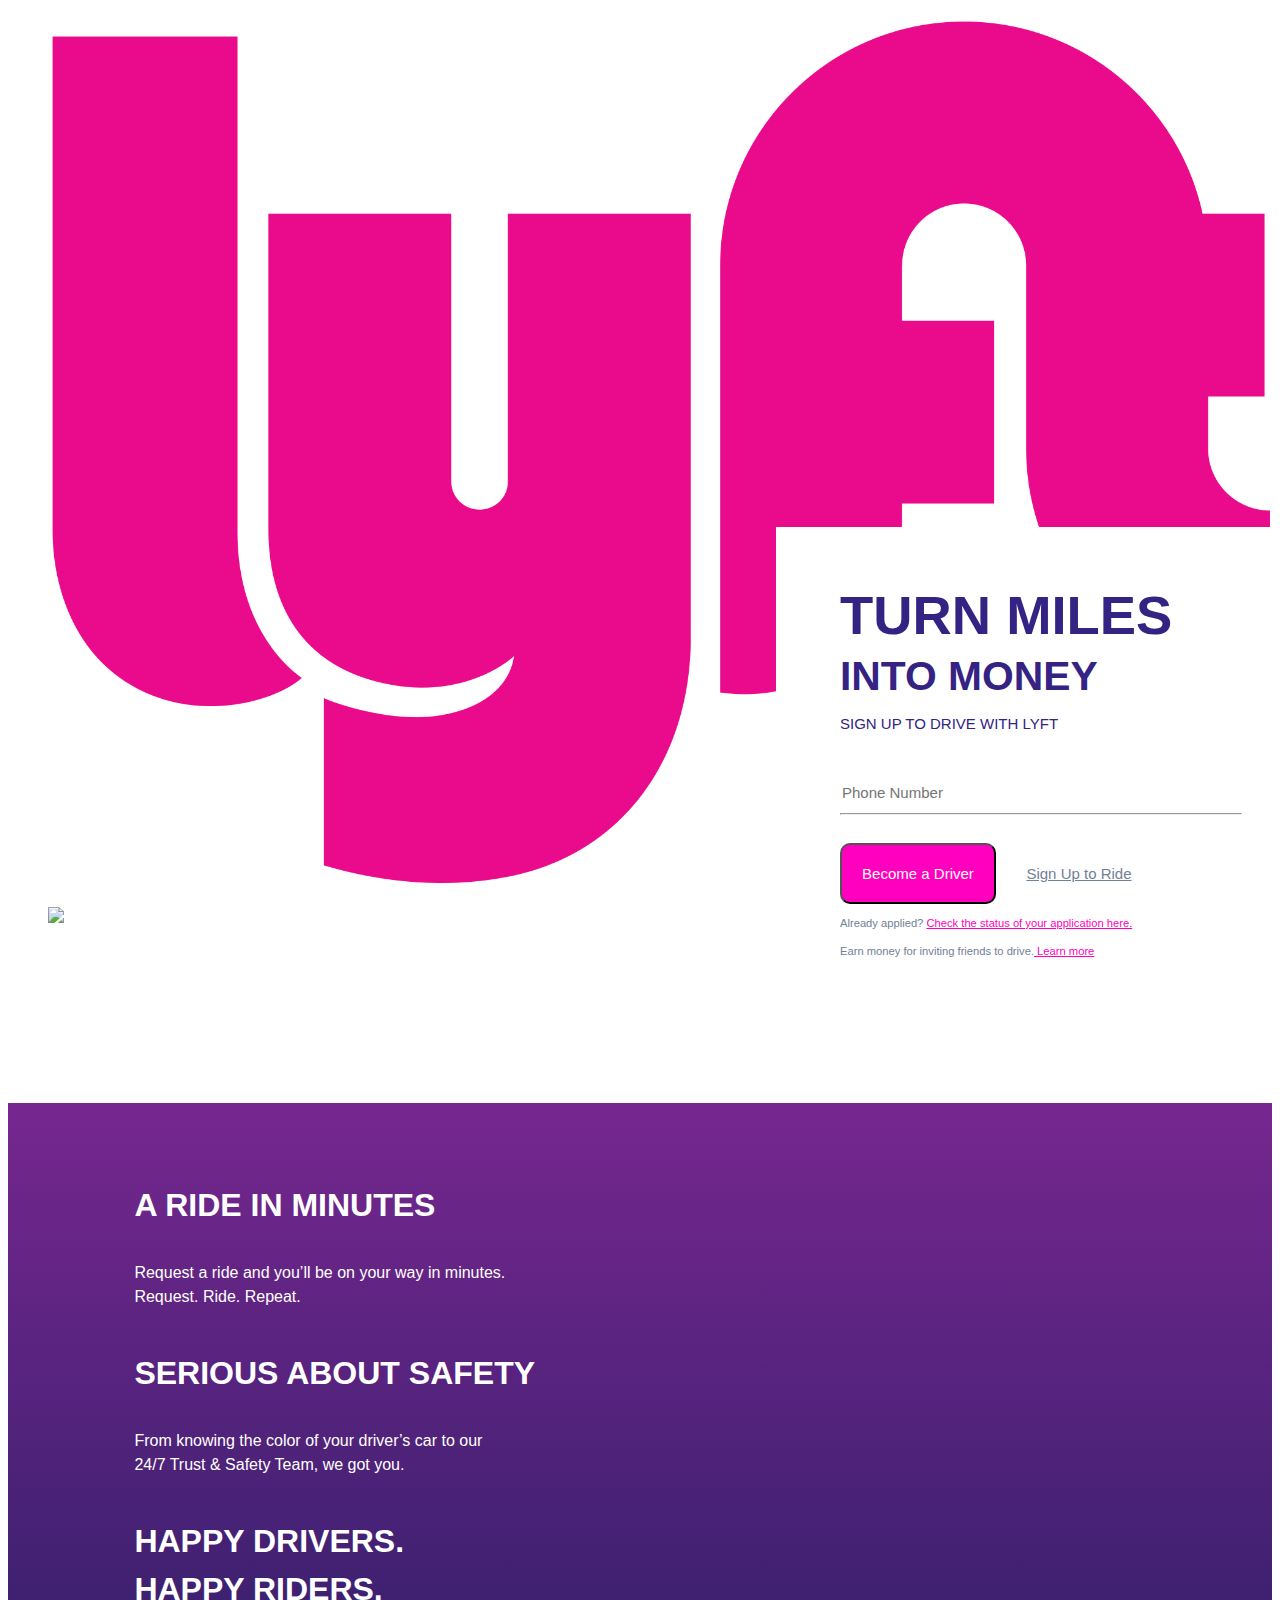
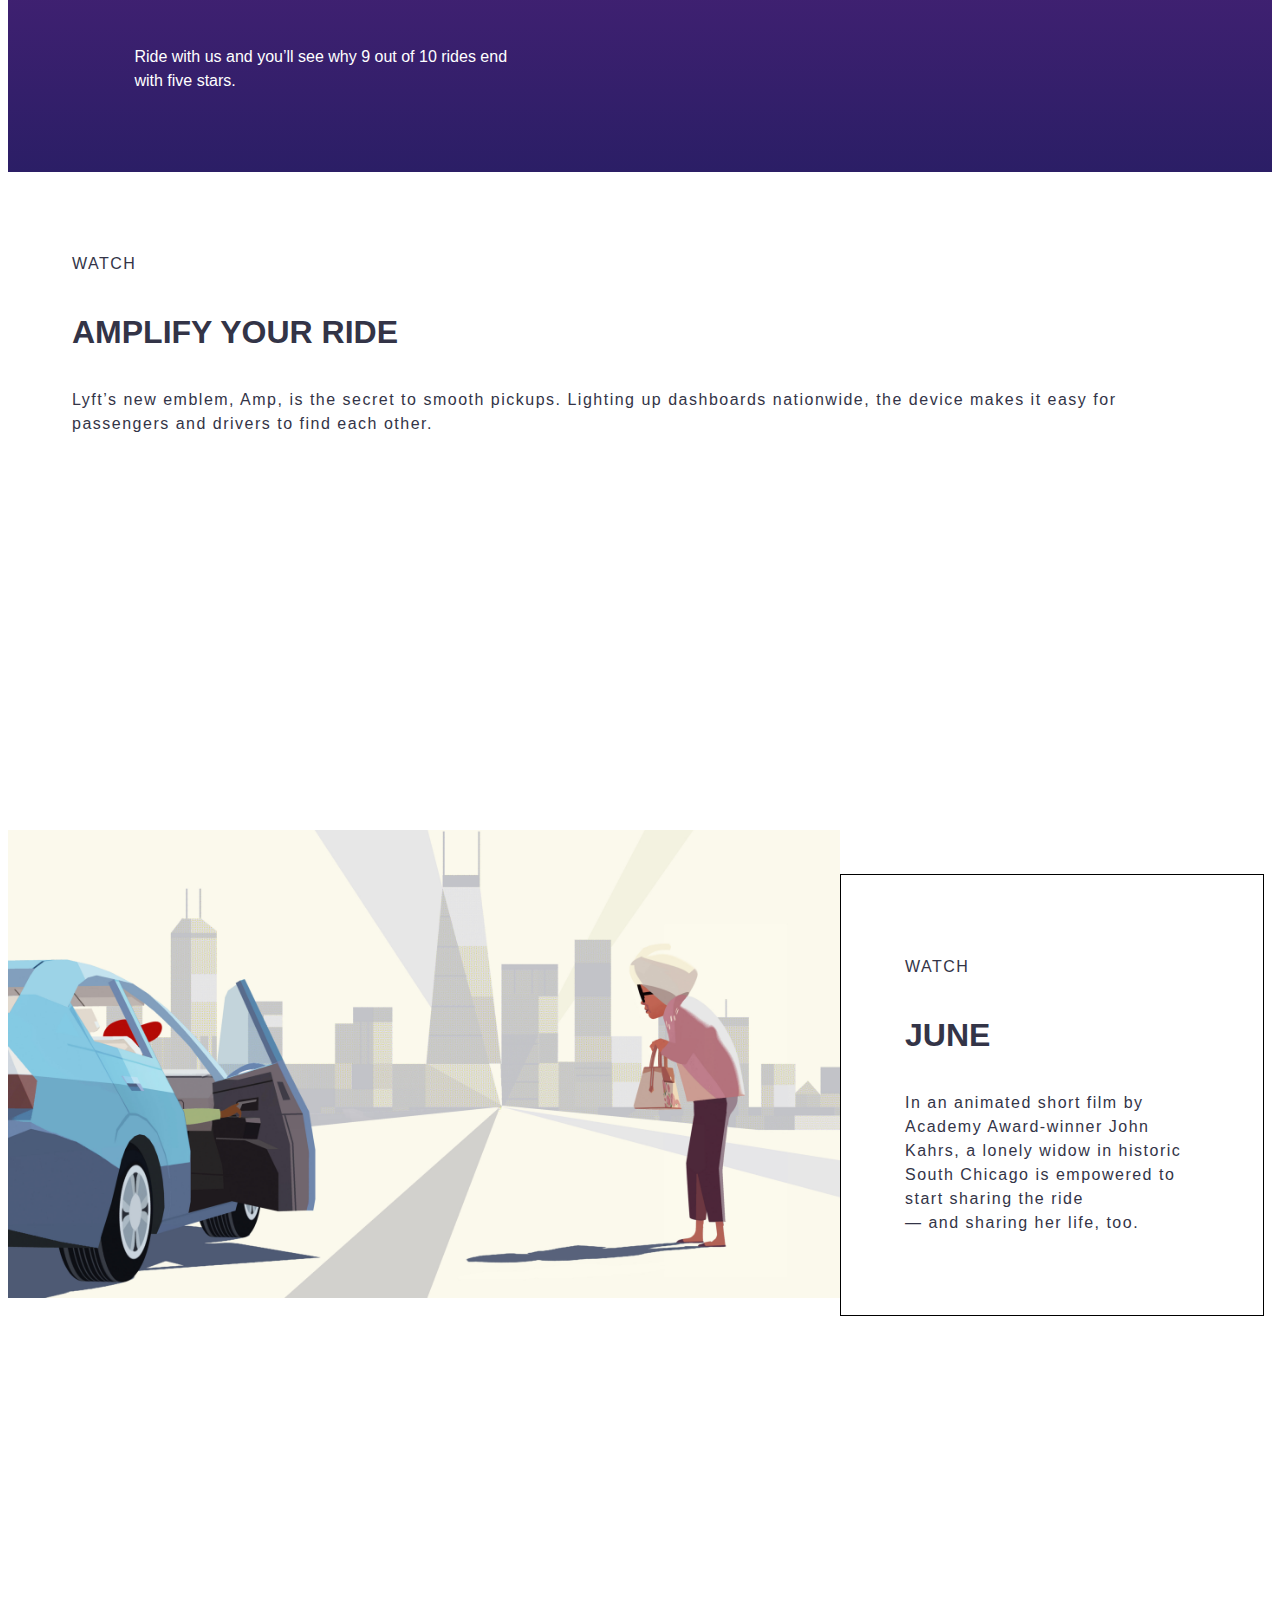
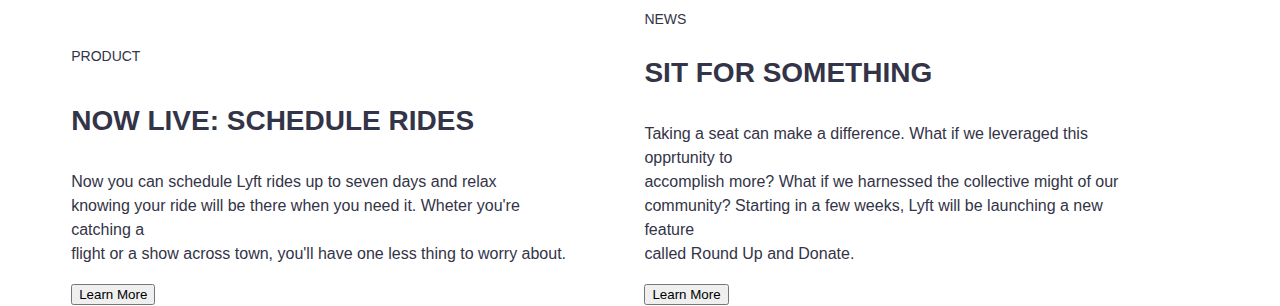
==== index.html @ 281fdaf5 "Merge branch 'master' into ramaGaby" ====
<!DOCTYPE html>
<html>
  <head>
    <meta charset="utf-8">
    <title>Lyft</title>
    <link rel="stylesheet" href="assets/css/main.css">
    <link rel="stylesheet" href="assets/css/estilos.css">
  </head>
  <body>
    <header id="itzel" class="relativo bck">
     <nav id="navBar" class="">
        <ul>
          <li class="inline-bck contLogo"><img src="assets/img/logo-pink.png" width="100%"></li>
          <li class="limpiarIz flotarDer inline-bck contNav">
            <a href="" class="inline-bck link">Drive</a>
            <a href="" class="inline-bck link">Explore</a>
            <a href="" class="inline-bck link">Help</a>
            <a href="" class="inline-bck borde link">Log in</a>
            <a href="" class="inline-bck bordeRosa letraRosa link">Sing up</a>
          </li>
      </ul>
      </nav>
    </header>
    <header id="oculto" class="relativo bck oculto">
      <nav id="navBar" class="fondoBlanco">
        <ul class="">
          <li class="inline-bck contLogo"><img src="assets/img/logo-white.png" width="100%"></li>
          <li class="limpiarIz flotarDer inline-bck contNav">
            <a href="" class="inline-bck link">Drive</a>
            <a href="" class="inline-bck link">Explore</a>
            <a href="" class="inline-bck link">Help</a>
            <a href="" class="inline-bck borde link">Log in</a>
          </li>
      </ul>
      </nav>
    </header>
    <section id="angie" class="primera">
      <div>
        <video src="assets/video/hero-video.mp4" autoplay poster="posterimage.jpg"></video>
        <div id="forma" >
          <div class="titulos">
          <h1>TURN MILES</h1>
          <h2>INTO MONEY</h2>
          <p class="letraChica">SIGN UP TO DRIVE WITH LYFT</p>
          </div>
          <div>
            <form action="">
              <input type="text" placeholder="Phone Number" class="numero">
              <hr class="linea">
              <button class="becomeDriver"> Become a Driver </button>
              <button class="signUp">Sign Up to Ride</button>
            </form>
          </div>
          <div class="info">
            <p>Already applied? <a href="#">Check the status of your application here.</a></p>
            <p> Earn money for inviting friends to drive.<a href="#"> Learn more </a></p>
          </div>
        </div>
      </div>
    </section>
    <section class="infoAngie">
      <div class="infoApp">
        <div class="parrafo">
          <h3>A RIDE IN MINUTES</h3>
          <p>Request a ride and you’ll be on your way in minutes. <br> Request. Ride. Repeat.</p>
        </div>
        <div class="parrafo">
          <h3>SERIOUS ABOUT SAFETY</h3>
          <p>From knowing the color of your driver’s car to our <br>24/7 Trust & Safety Team, we got you.</p>
        </div>
        <div class="parrafo">
          <h3>HAPPY DRIVERS. <br>
          HAPPY RIDERS.</h3>
          <p>Ride with us and you’ll see why 9 out of 10 rides end <br>with five stars.</p>
        </div>
      </div>
      <div>
        <img src="assets/img/phone.png" alt="" >
      </div>
    </section>
    <section id="gaby">
      <div class="textoVideo inline-bck">
          <p class="espaciado">WATCH</p>
          <h3>AMPLIFY YOUR RIDE </h3>
          <p class="espaciado">Lyft’s new emblem, Amp, is the secret to smooth pickups.
               Lighting up dashboards nationwide, the device makes it easy for passengers and drivers to find each other.</p>
       </div>
       <div id="primerVideo" class="video inline-bck">
           <img id="imagenVideo1" src="img/imgVideo1.png" alt="">
          <iframe id="video1" width="100% " height="550" src="https://www.youtube.com/embed/fLSmUWOYpKw?autoplay=1" frameborder="0" allowfullscreen></iframe>
      </div>
    </section>

    <section id="inti"  class ="inline-bck">
      <div id="textoVideo2" class="textoVideo">
        <p class="espaciado"> WATCH</p>
        <h3> june</h3>
        <p class="espaciado">
          In an animated short film by Academy Award-winner John Kahrs,
          a lonely widow in historic South Chicago is empowered to start sharing the ride
          <br>
          — and sharing her life, too.
        </p>
      </div>
      <div id="video2" class="videoDiv">
        <!-- <img src="fondoVideo2.png" alt=""> -->
        <video url="https://youtu.be/v8nyGzOLsdw"  poster="assets/img/fondoVideo2.png">

        </video>
      </div>


    </section>
    <section id="monse">

    </section>
    <section id="macky">
      <div class="primer margen letra inline-bck">
        <p class="sub subir">PRODUCT</p>
        <h3 class="tit">NOW LIVE: SCHEDULE RIDES</h3>
        <p>Now you can schedule Lyft rides up to seven days and relax<br/>
          knowing your ride will be there when you need it. Wheter you're catching a<br/>
          flight or a show across town, you'll have one less thing to worry about.
        </p>
        <button type="button" name="button">Learn More</button>
      </div>
      <div class="segundo margen letra inline-bck ">
        <p class="sub">NEWS</p>
        <h3 class="tit">SIT FOR SOMETHING</h3>
        <p>Taking a seat can make a difference. What if we leveraged this opprtunity to<br/>
          accomplish more? What if we harnessed the collective might of our<br/>
          community? Starting in a few weeks, Lyft will be launching a new feature<br/>
          called Round Up and Donate.
        </p>
        <button type="button" name="button">Learn More</button>
      </div>
    </section>
     <section id="alexis">
     </section>
     <footer id="alexis"></footer>
     <script type="text/javascript" src="assets/js/main.js">

     </script>
  </body>
</html>
---- assets/css/main.css ----
body, html{
	height: 100%;
	font-family: Helvetica ,Helvetica,Arial,Lucida,sans-serif;
	font-size: 16px;
	line-height: 1.5;
	color:#333447;
}
div>h3{
	text-transform: uppercase;
}
.textoVideo{
	position: absolute;
	width
=======
: 35%;
	padding: 5%;
}

.espaciado{
	letter-spacing: 1.5px;
}


.videoDiv{
	position: absolute;
	width: 65%;
	background-image: url();
}
.ocultar{
	display: none;
}
.bck{
	display: block;
}
.inline-bck{
	display: inline-block;
}
.flotarDer{
	float: right;
}
.limpiarDer{
	clear: right;
}
.flotarIz{
	clear: left;
}
---- assets/css/estilos.css ----
.letra{
font-family: Gotham SSm A,Gotham SSm B,HelveticaNeue,Helvetica Neue,Helvetica,Arial,Lucida Grande,sans-serif;
}

.margen{
  margin-left: 5%;
}
.sub {
  font-weight: 500;
  font-size: .875rem;
  top: 0;
  padding-bottom: .5rem;
}
.tit {
  margin-top: .5rem;
  font-size: 1.75rem;
  margin-top: .125rem;
}

#macky {
  margin-top:60%;
  width: 100%;
  height: 27%;
}
.subir {
  top: -10%;
margin-bottom: 5%;
}
.segundo {
 top:20%;
  width: 40%;
  height: 25%;
}
.primer {
  top: 0;
  width: 40%;
  height: 25%;


}

.videoDiv > video{
  width: 100%;
  height: 100%;
}

#textoVideo2{
  margin-top: 3.5%;
  margin-left: 65%;
  width: 23%;
  border: 1px solid black;
}

#video2{
  	margin-right: 30%;

}

video {
  width: 100%;
  display: inline-block;

}
.primera {
  padding-bottom: : 0;
  margin-bottom: : 0;
}
#forma {
  background: #fff;
  position: absolute;
  margin-top: -45%;
  margin-left: 60%;
  align-content: center;
  padding: 3% 8% 3% 5%;
}

.titulos {
  color: #352384;
  font-size: 1.7rem;
  line-height: .5;
}

.letraChica {
  font-size: 15px;
}

.numero {
  margin-top: 10%;
  font-size: 15px;
  border: none;
}

.linea {
  width: 25rem;
  color: #352384;
}

.becomeDriver {
  font-size: 15px;
  display: inline-block;
  margin-top: 5%;
  padding: 5%;
  color: #fff;
  background: #ff00bf;
  border-radius: 10px;
}

.signUp {
  text-decoration: underline;
  margin-left: 5%;
  border: none;
  font-size: 15px;
  background: none;
  color: #728099;
}

.signUp:hover {
  color: #ff00bf;
}

.info {
  font-size: .7rem;
  color: #728099;
}
p>a {
  color:#ff00bf;
}

.infoAngie {
  width: 100%;
  display: flex;
  margin-top: 0;
  padding-top: 0;
  background: linear-gradient( to top,#2b1e66, #76278f);

}
.infoApp {
  color: #fff;
  display: block;
  margin-left: 10%;
  margin-top: 3%;
  margin-bottom: 5%;
}

h3 {
  font-size: 2rem;
}
.parrafo {
  margin-top: 10%;
  font-size: 1rem;
  line-height: 1.5;
}

div>img {
  margin-top: 25%;
  margin-left: 30%;
  width: 28rem;


#primerVideo{
  left: 75%;
  }
header{
	width: 100%;
	height: 20%;
	padding-top: 1%;
	padding-left: 2%;
	padding-bottom: 2%;
	border-color: #d8dce6;
	position: fixed;
	background-color: #333447;
}
li{
	list-style: none;
}
.link{
	text-decoration: none;
	margin-right:  2%;
	padding: 5px 8px 5px 10px;
}
a:hover{
	list-style: none;
}
.fondoBlanco{
	background-color: white;
}
.letraBlanca{
	color: white;
}
.letraRosa{
	color: #ff00bf;
}
.oculto{
	display: none;
}
.borde{
	border: solid #d8dce6 1px;
	border-radius: 10px 10px;
}
.bordeRosa{
	border: solid #ff00bf 1px;
	border-radius: 10px 10px;
}
.bordeBlanco{
	border: solid white 1px;
	border-radius: 10px 10px;
}
.contLogo{
	width: 7%;
}
.contNav{
	width: 55%;
	margin-top: 1%;
	font-size: 22px;

}
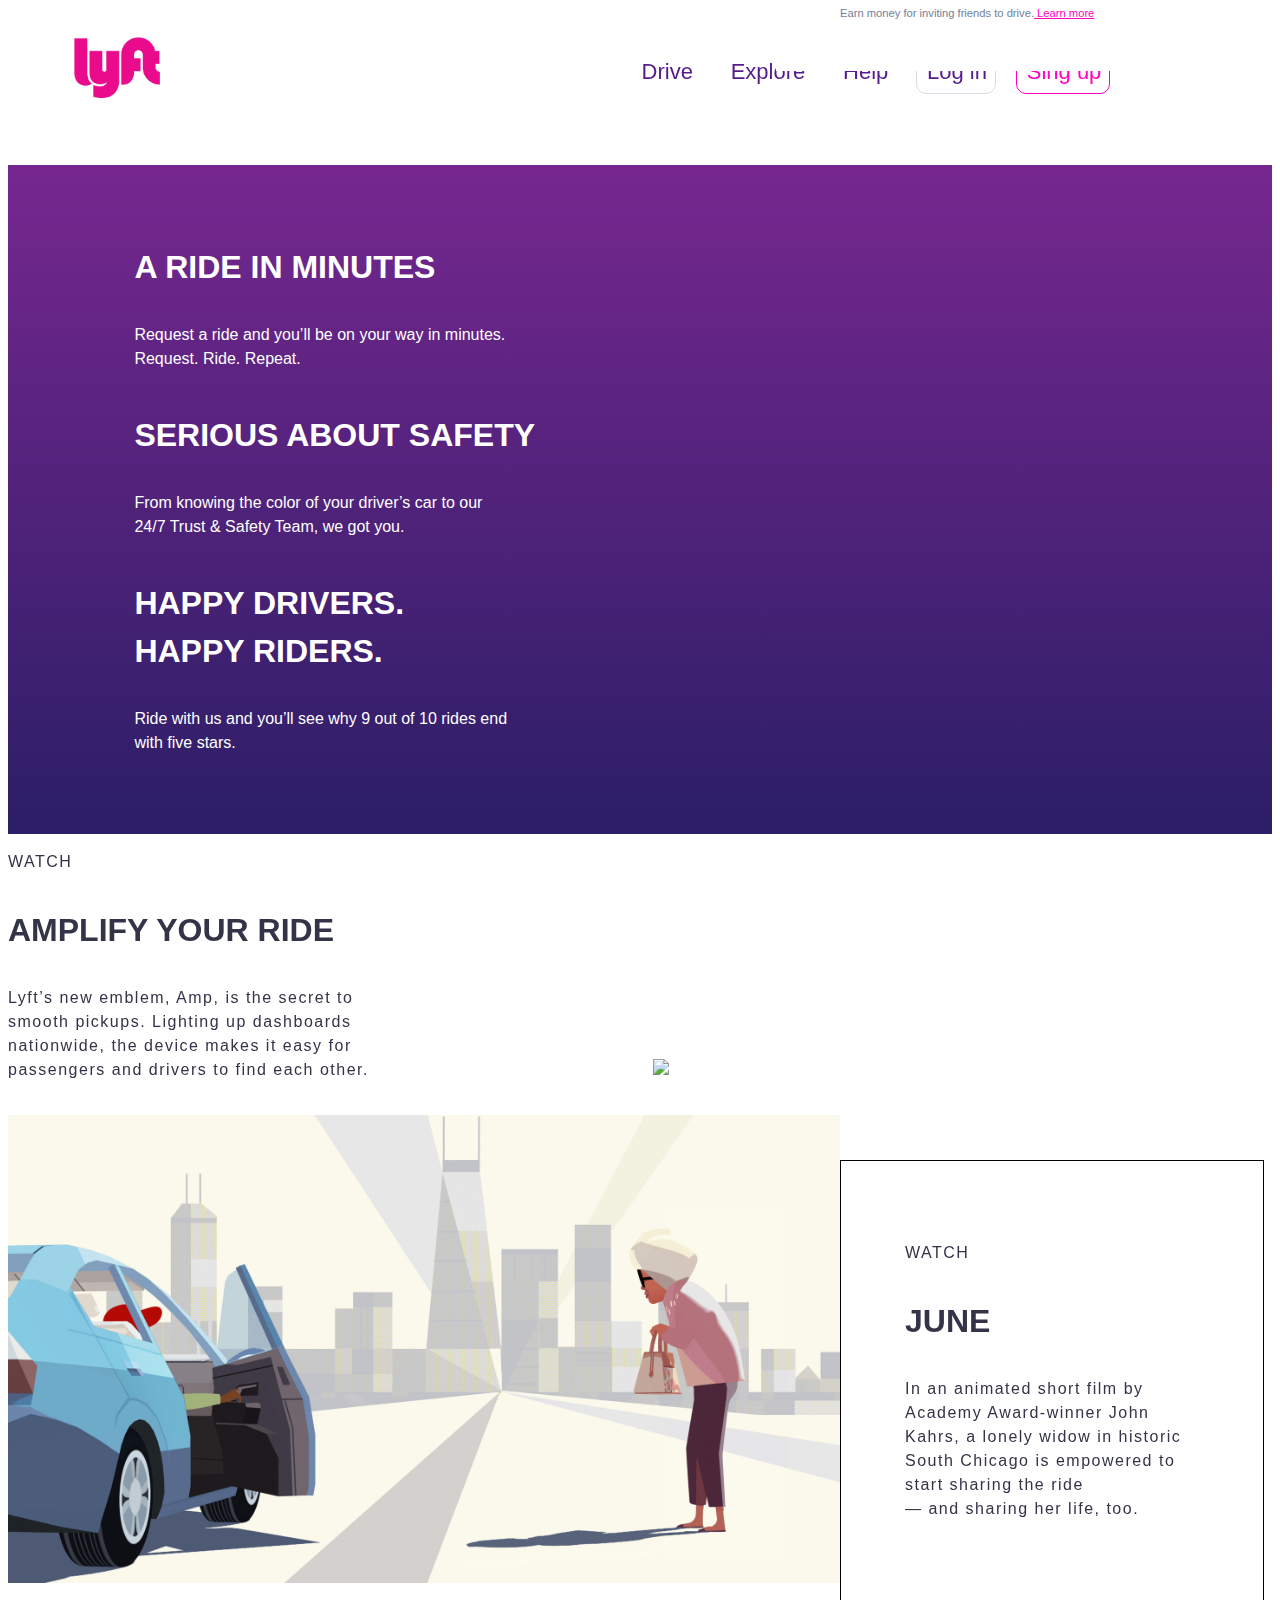
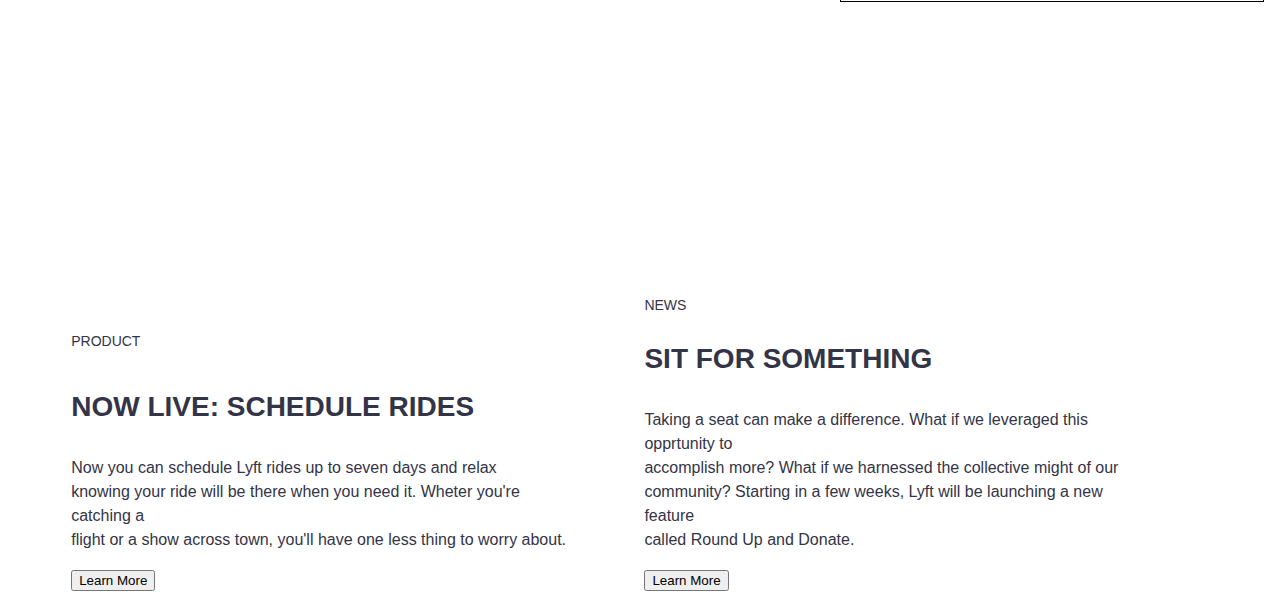
==== commit edec10e4: "commit" ====
--- a/index.html
+++ b/index.html
@@ -79,15 +79,15 @@
       </div>
     </section>
     <section id="gaby">
-      <div class="textoVideo inline-bck">
+      <div class="textoVideo1 inline-bck">
           <p class="espaciado">WATCH</p>
           <h3>AMPLIFY YOUR RIDE </h3>
           <p class="espaciado">Lyft’s new emblem, Amp, is the secret to smooth pickups.
                Lighting up dashboards nationwide, the device makes it easy for passengers and drivers to find each other.</p>
        </div>
        <div id="primerVideo" class="video inline-bck">
-           <img id="imagenVideo1" src="img/imgVideo1.png" alt="">
-          <iframe id="video1" width="100% " height="550" src="https://www.youtube.com/embed/fLSmUWOYpKw?autoplay=1" frameborder="0" allowfullscreen></iframe>
+           <img id="imagenVideo1" src="assets/img/imgVideo1.png">
+          <iframe id="video1" width="100% " height="500" src="https://www.youtube.com/embed/fLSmUWOYpKw" frameborder="0" allowfullscreen></iframe>
       </div>
     </section>
 
--- a/assets/css/estilos.css
+++ b/assets/css/estilos.css
@@ -156,11 +156,8 @@
   margin-top: 25%;
   margin-left: 30%;
   width: 28rem;
-
-
-#primerVideo{
-  left: 75%;
-  }
+ }
+
 header{
 	width: 100%;
 	height: 20%;
@@ -169,7 +166,6 @@
 	padding-bottom: 2%;
 	border-color: #d8dce6;
 	position: fixed;
-	background-color: #333447;
 }
 li{
 	list-style: none;
@@ -215,3 +211,20 @@
 	font-size: 22px;
 
 }
+#video1{
+  display: none;
+}
+.video{
+  position: relative;
+  width: 69%;
+
+
+}
+.textoVideo1{
+  position: relative;
+  width: 30%;
+
+}
+#imagenVideo1{
+  width: 100%;
+}
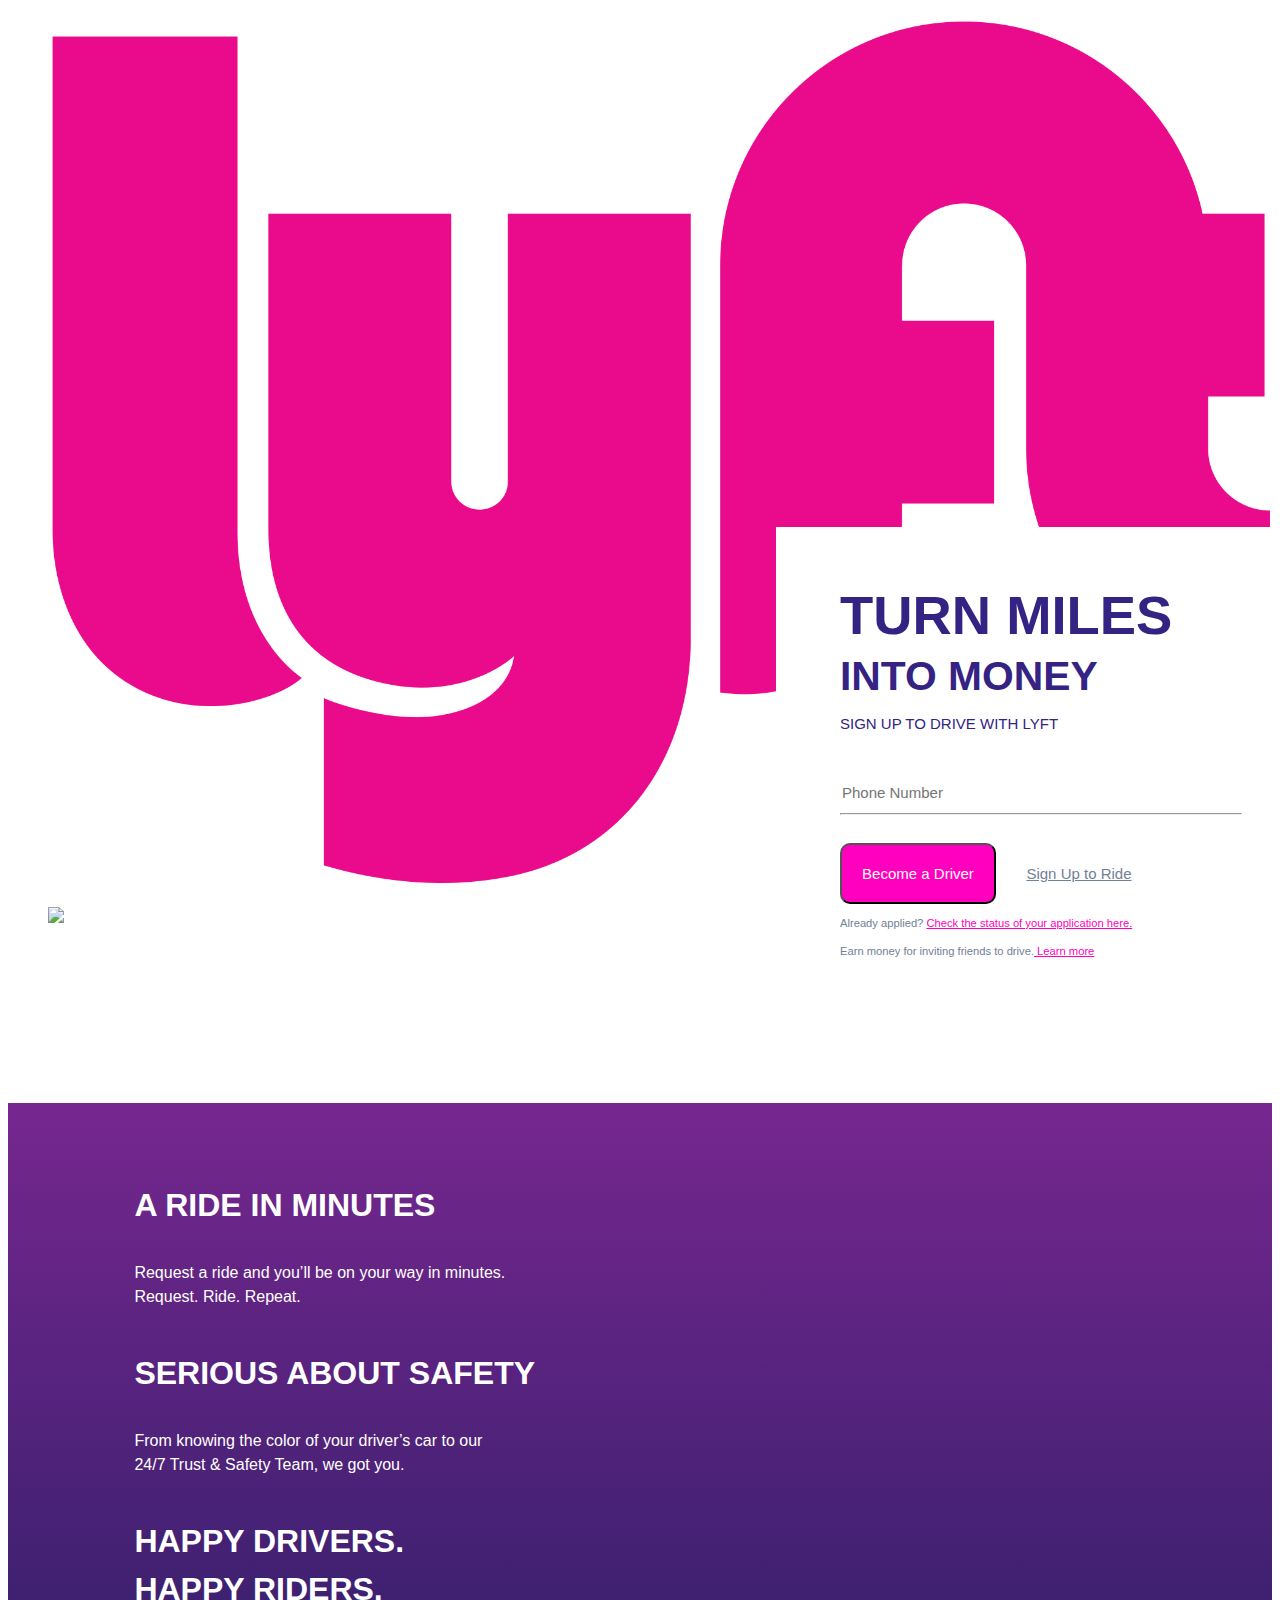
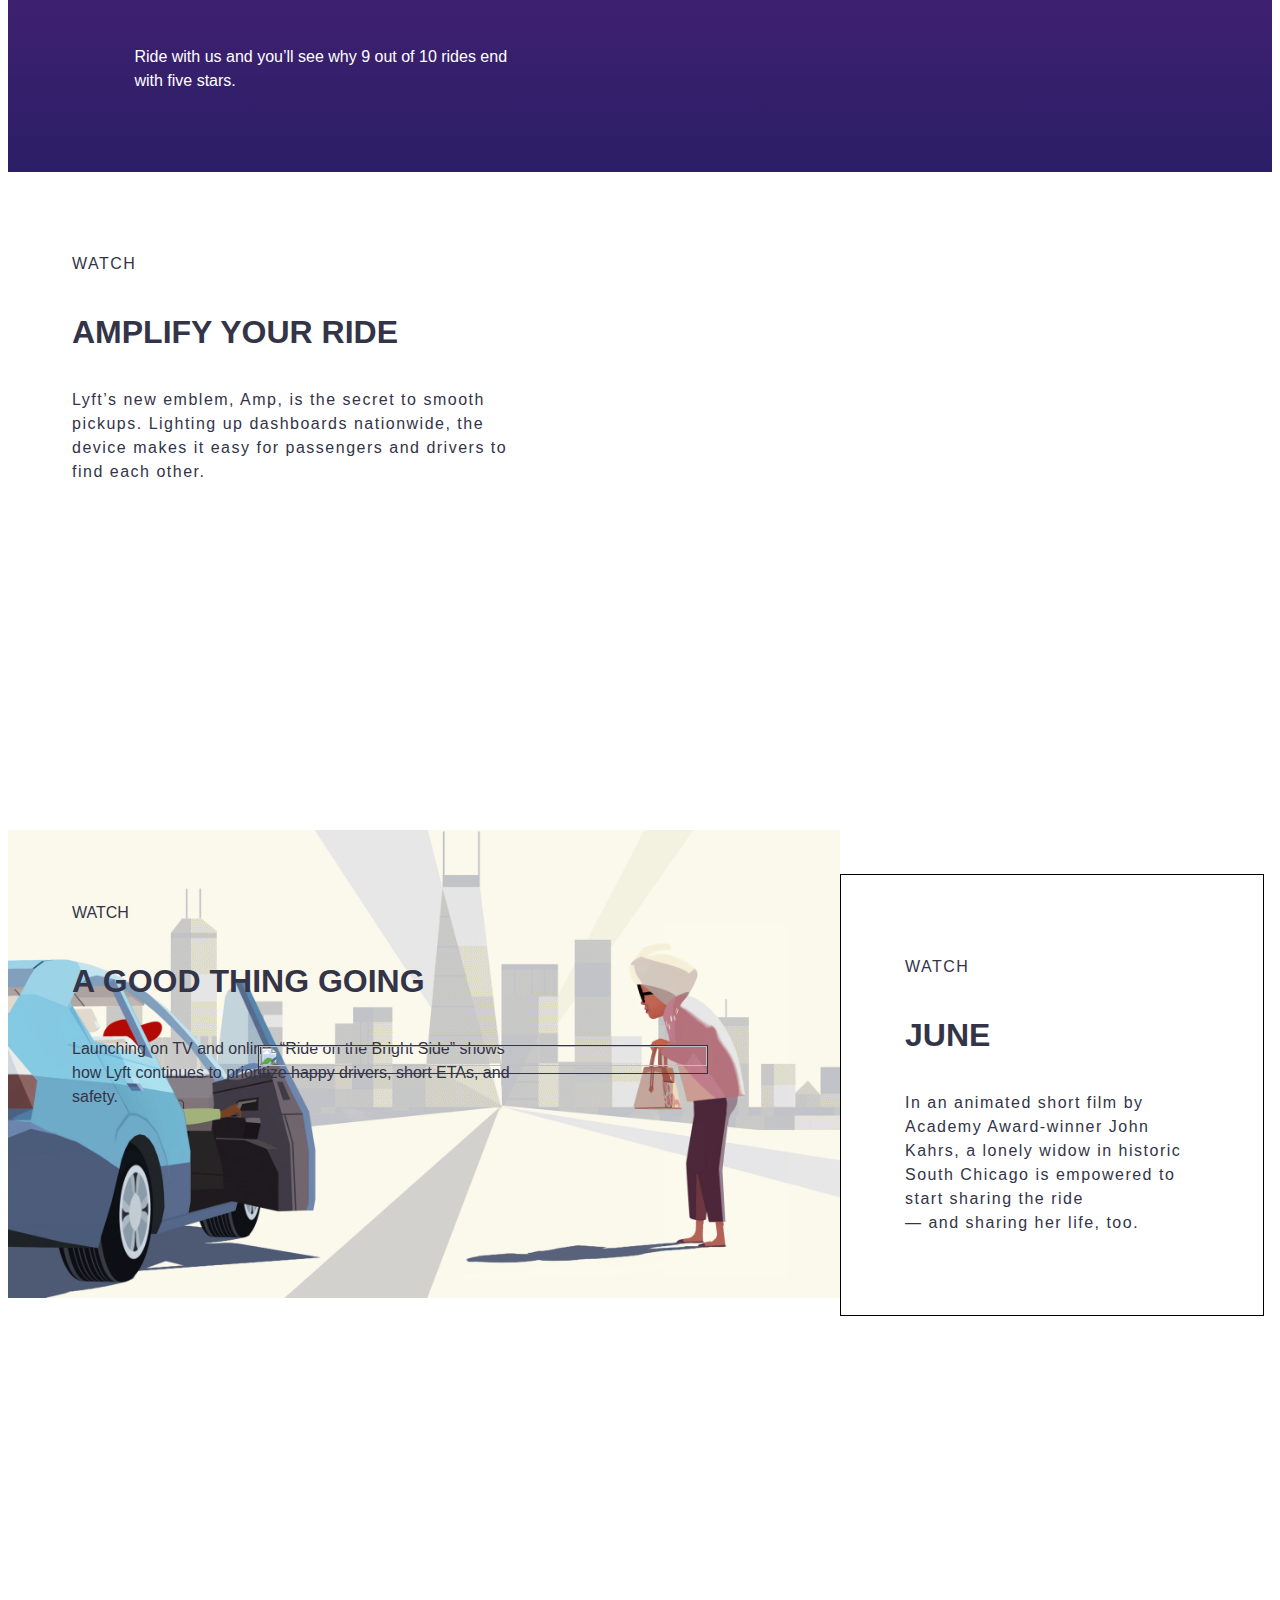
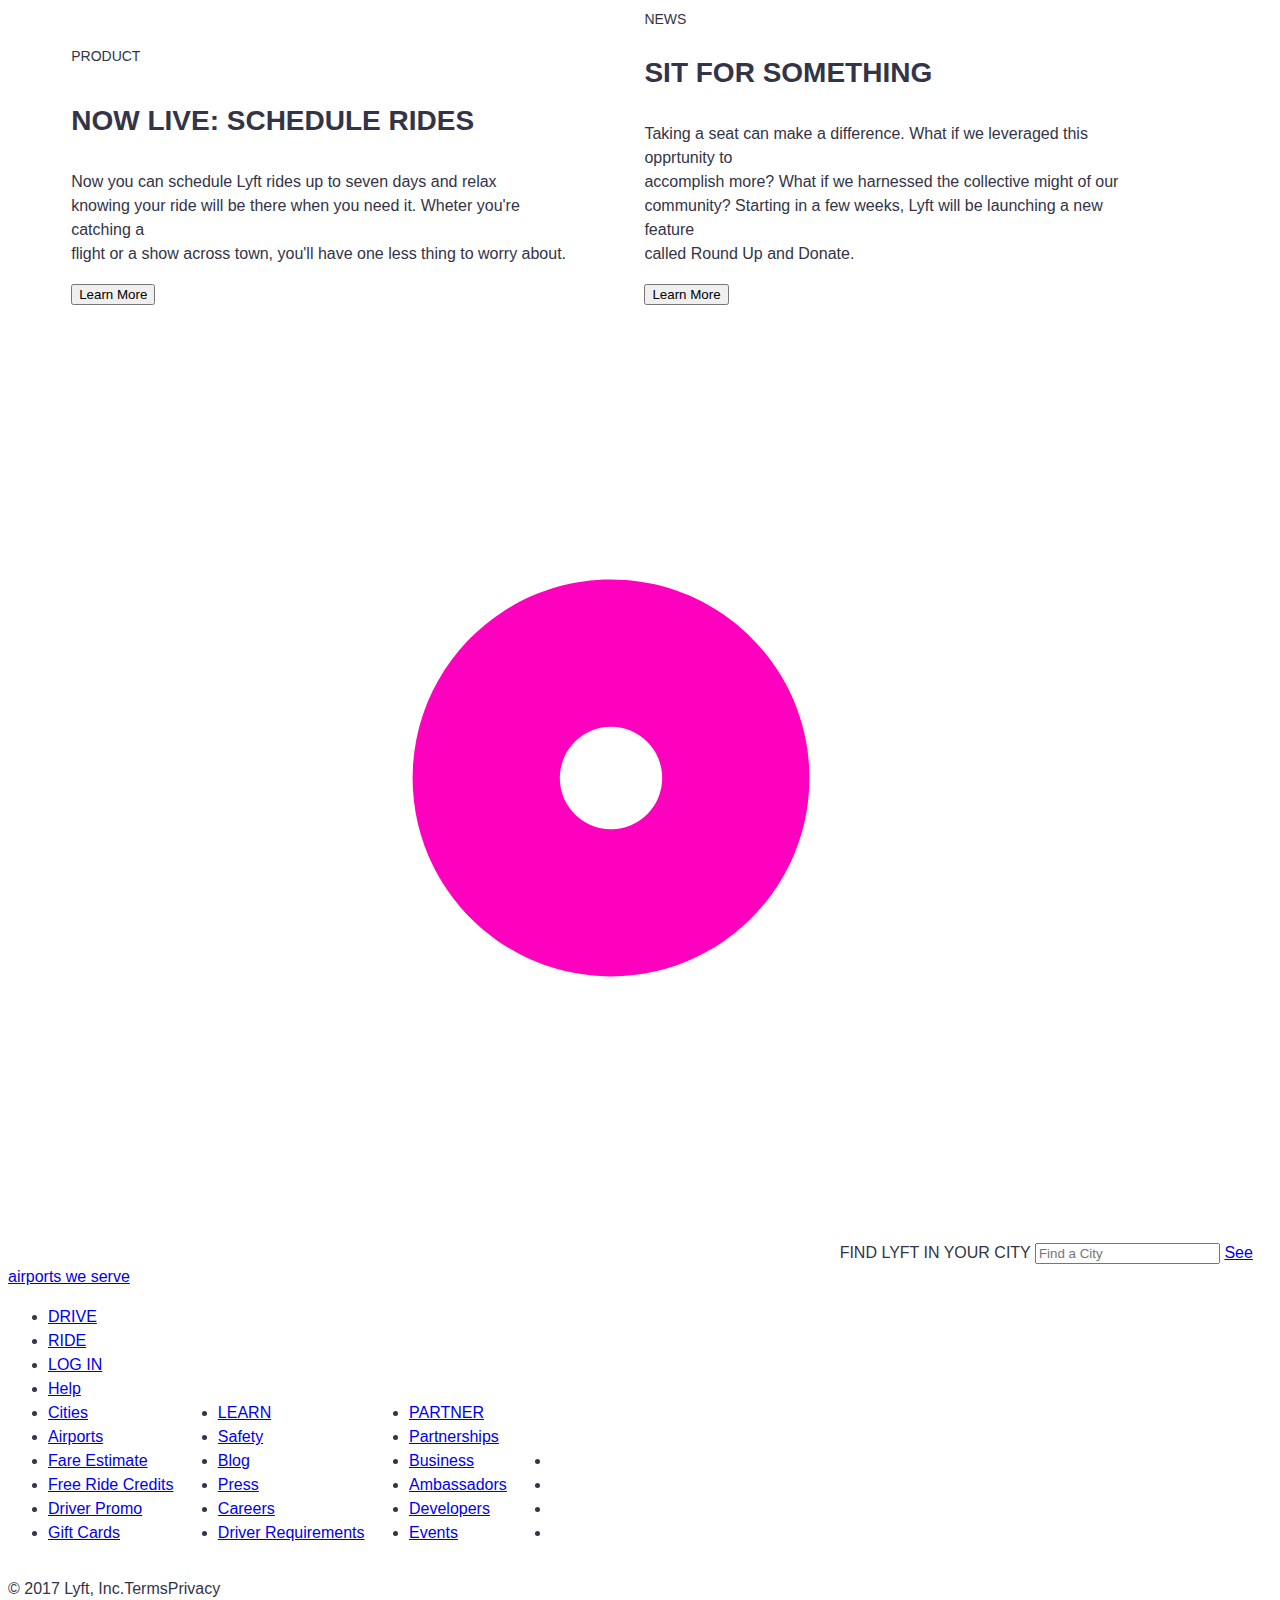
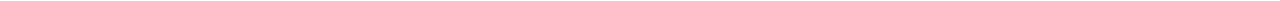
==== commit 06d943fb: "Merge branch 'master' into ramamonse" ====
--- a/index.html
+++ b/index.html
@@ -79,15 +79,15 @@
       </div>
     </section>
     <section id="gaby">
-      <div class="textoVideo1 inline-bck">
+      <div class="textoVideo inline-bck">
           <p class="espaciado">WATCH</p>
           <h3>AMPLIFY YOUR RIDE </h3>
           <p class="espaciado">Lyft’s new emblem, Amp, is the secret to smooth pickups.
                Lighting up dashboards nationwide, the device makes it easy for passengers and drivers to find each other.</p>
        </div>
        <div id="primerVideo" class="video inline-bck">
-           <img id="imagenVideo1" src="assets/img/imgVideo1.png">
-          <iframe id="video1" width="100% " height="500" src="https://www.youtube.com/embed/fLSmUWOYpKw" frameborder="0" allowfullscreen></iframe>
+           <img id="imagenVideo1" src="img/imgVideo1.png" alt="">
+          <iframe id="video1" width="100% " height="550" src="https://www.youtube.com/embed/fLSmUWOYpKw?autoplay=1" frameborder="0" allowfullscreen></iframe>
       </div>
     </section>
 
@@ -112,8 +112,18 @@
 
     </section>
     <section id="monse">
-
-    </section>
+      <div class="textoVideo">WATCH
+        <h3>A GOOD THING GOING</h3>
+        <p>Launching on TV and online, “Ride on the Bright Side” shows how Lyft continues to prioritize happy drivers, short ETAs, and safety.</p>
+      </div>
+
+      <div class="videoDiv">
+       <div id="tercerVideo" class="">
+         <img id= "imagensenor" height="100%" width="100%" src="señorextraño.png" style="cursor: pointer;" border="1"/></div>
+         <iframe id="video3" width="760" height="515" src="https://www.youtube.com/embed/xj2VWLV0xCU?autoplay=1" frameborder="0" allowfullscreen></iframe>
+      </div>
+    </section>
+
     <section id="macky">
       <div class="primer margen letra inline-bck">
         <p class="sub subir">PRODUCT</p>
@@ -135,9 +145,63 @@
         <button type="button" name="button">Learn More</button>
       </div>
     </section>
-     <section id="alexis">
-     </section>
-     <footer id="alexis"></footer>
+    <section id="alexis" class="">
+      <div class="back">
+        <img src="assets/img/circulo.svg " alt="">
+        <span class="letraBlanca tamañoDiv">FIND LYFT IN YOUR CITY</span>
+        <input type="text" name="" value="" placeholder="Find a City">
+        <a href="#">See airports we serve</a>
+      </div>
+
+    </section>
+    <footer id="alexis" class="footerback">
+      <section>
+      <div>
+
+      <ul class="inline-bck tamañoDiv">
+        <li><a href="#">DRIVE</a></li>
+        <li><a href="#">RIDE</a></li>
+        <li><a href="#">LOG IN</a></li>
+        <li><a href="#">Help</a></li>
+        <li><a href="#">Cities</a></li>
+        <li><a href="#">Airports</a></li>
+        <li><a href="#">Fare Estimate</a></li>
+        <li><a href="#">Free Ride Credits</a></li>
+        <li><a href="#">Driver Promo</a></li>
+        <li><a href="#">Gift Cards</a></li>
+      </ul>
+
+      <ul class="inline-bck tamañoDiv" >
+        <li><a href="#">LEARN</a></li>
+        <li><a href="#">Safety</a></li>
+        <li><a href="#">Blog</a></li>
+        <li><a href="#">Press</a></li>
+        <li><a href="#">Careers</a></li>
+        <li><a href="#">Driver Requirements</a></li>
+      </ul>
+
+      <ul class="inline-bck tamañoDiv">
+        <li><a href="#">PARTNER</a></li>
+        <li><a href="#">Partnerships</a></li>
+        <li><a href="#">Business</a></li>
+        <li><a href="#">Ambassadors</a></li>
+        <li><a href="#">Developers</a></li>
+        <li><a href="#">Events</a></li>
+      </ul>
+
+      <ul class="inline-bck tamañoDiv">
+        <li><img class="tamañoFoto" src="assets/img/apple-store.svg" alt=""></li>
+        <li><img class="tamañoFoto" src="assets/img/amazon-badge.5dc73125.png" alt=""></li>
+        <li><img class="tamañoFoto" src="assets/img/google-play.png" alt=""></li>
+        <li><img class="tamañoFoto" src="assets/img/microsoft.png" alt=""></li>
+     </ul>
+      </div>
+      </section>
+      <div >
+        <p class="inline-block letraBlanca">© 2017 Lyft, Inc.TermsPrivacy
+  </div>
+    </footer>
+
      <script type="text/javascript" src="assets/js/main.js">
 
      </script>
--- a/assets/css/main.css
+++ b/assets/css/main.css
@@ -10,9 +10,9 @@
 }
 .textoVideo{
 	position: absolute;
-	width
-=======
-: 35%;
+
+	width: 35%;
+
 	padding: 5%;
 }
 
--- a/assets/css/estilos.css
+++ b/assets/css/estilos.css
@@ -156,8 +156,11 @@
   margin-top: 25%;
   margin-left: 30%;
   width: 28rem;
- }
-
+
+
+#primerVideo{
+  left: 75%;
+  }
 header{
 	width: 100%;
 	height: 20%;
@@ -166,6 +169,7 @@
 	padding-bottom: 2%;
 	border-color: #d8dce6;
 	position: fixed;
+	background-color: #333447;
 }
 li{
 	list-style: none;
@@ -211,20 +215,48 @@
 	font-size: 22px;
 
 }
-#video1{
-  display: none;
-}
-.video{
-  position: relative;
-  width: 69%;
-
-
-}
-.textoVideo1{
-  position: relative;
-  width: 30%;
-
-}
-#imagenVideo1{
-  width: 100%;
-}
+a{
+  text-decoration: none;
+
+}
+ul{
+    list-style: none;
+}
+.flotarDer{
+	float: right;
+}
+.flotarIzq{
+	float: left;
+}
+.tamañoFoto{
+	width: 100%;
+	height: 100%;
+}
+.centrar{
+	margin-left: 25%;
+	margin-bottom: 5%;
+}
+
+.marginTop{
+	margin-left: 20%;
+
+}
+.inline-bck{
+	display: inline-block;
+}
+.footerback{
+  background-color: #2a2730;
+}
+.tamañoDiv{
+  width: 10%;
+}
+a,.letraBlanca{
+  color: white;
+}
+.back{
+  background-color: #352384;
+}
+input{
+  border-width: 0;
+
+}
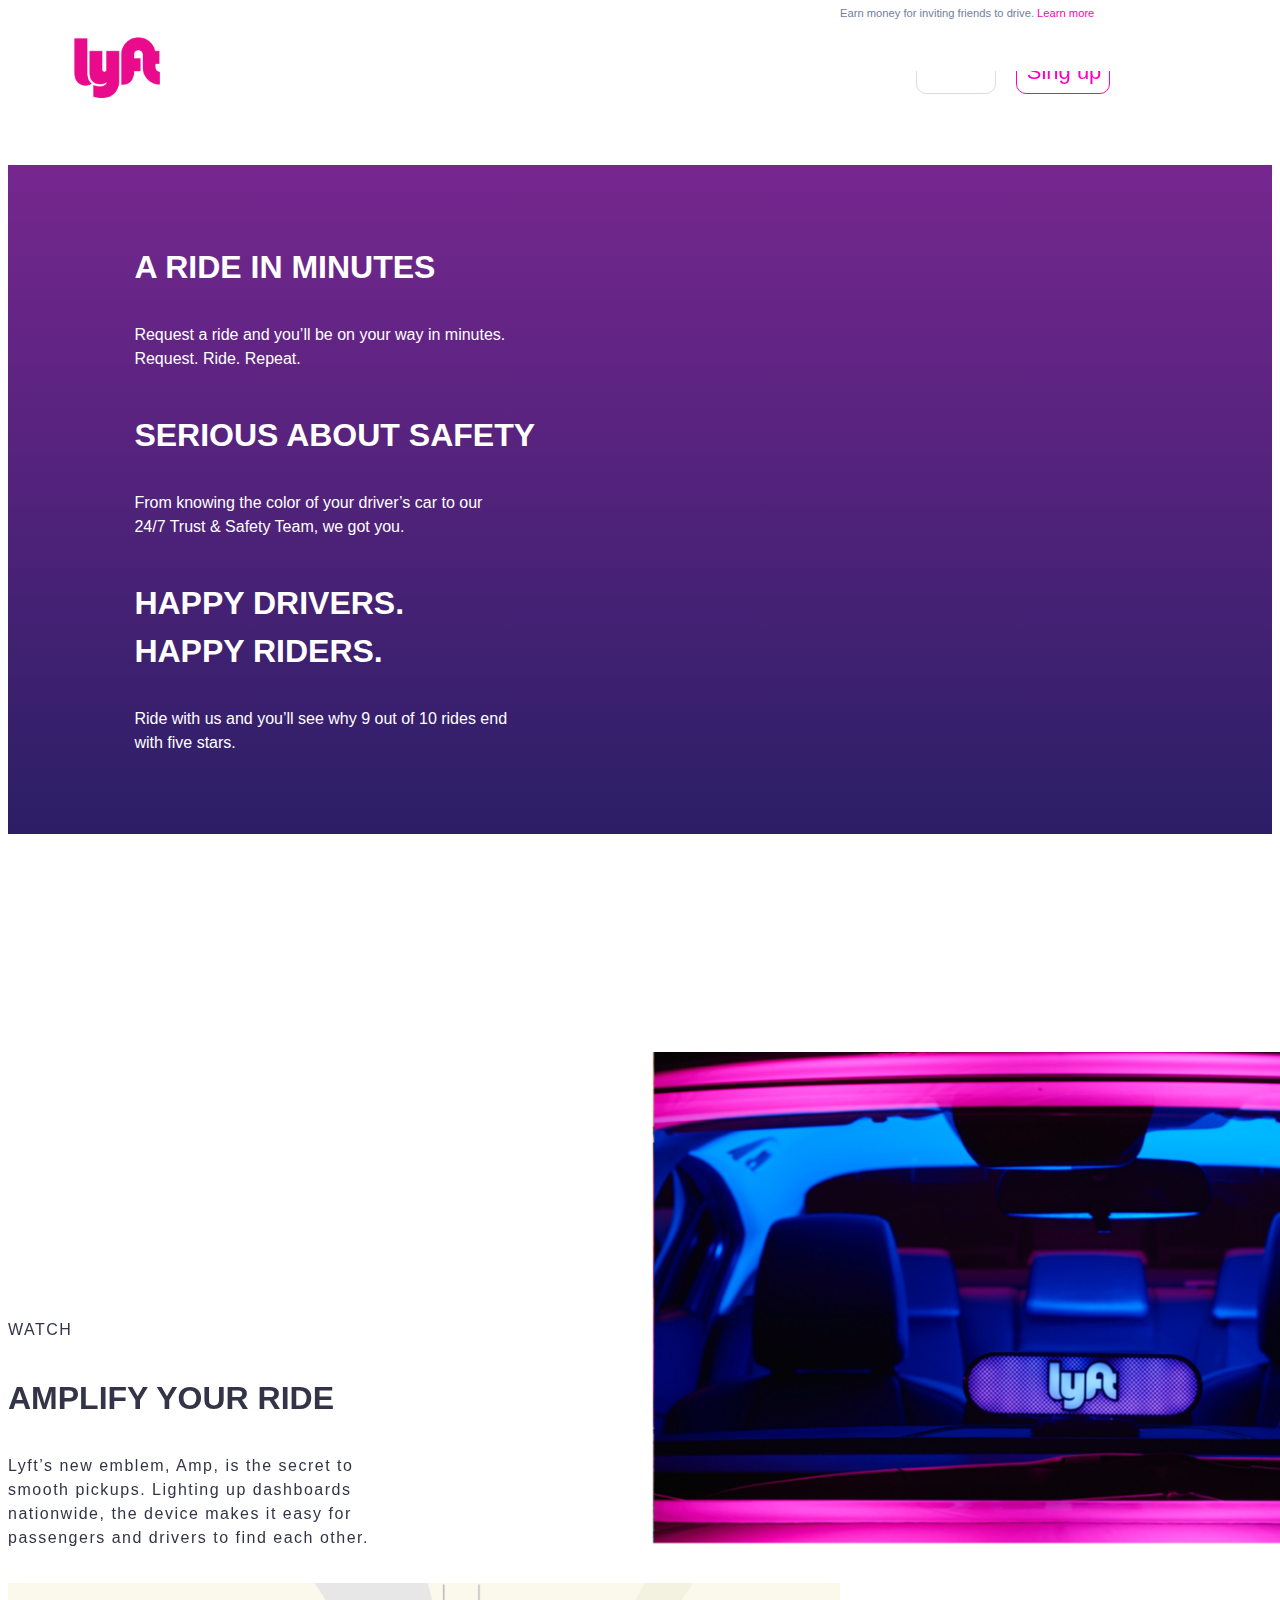
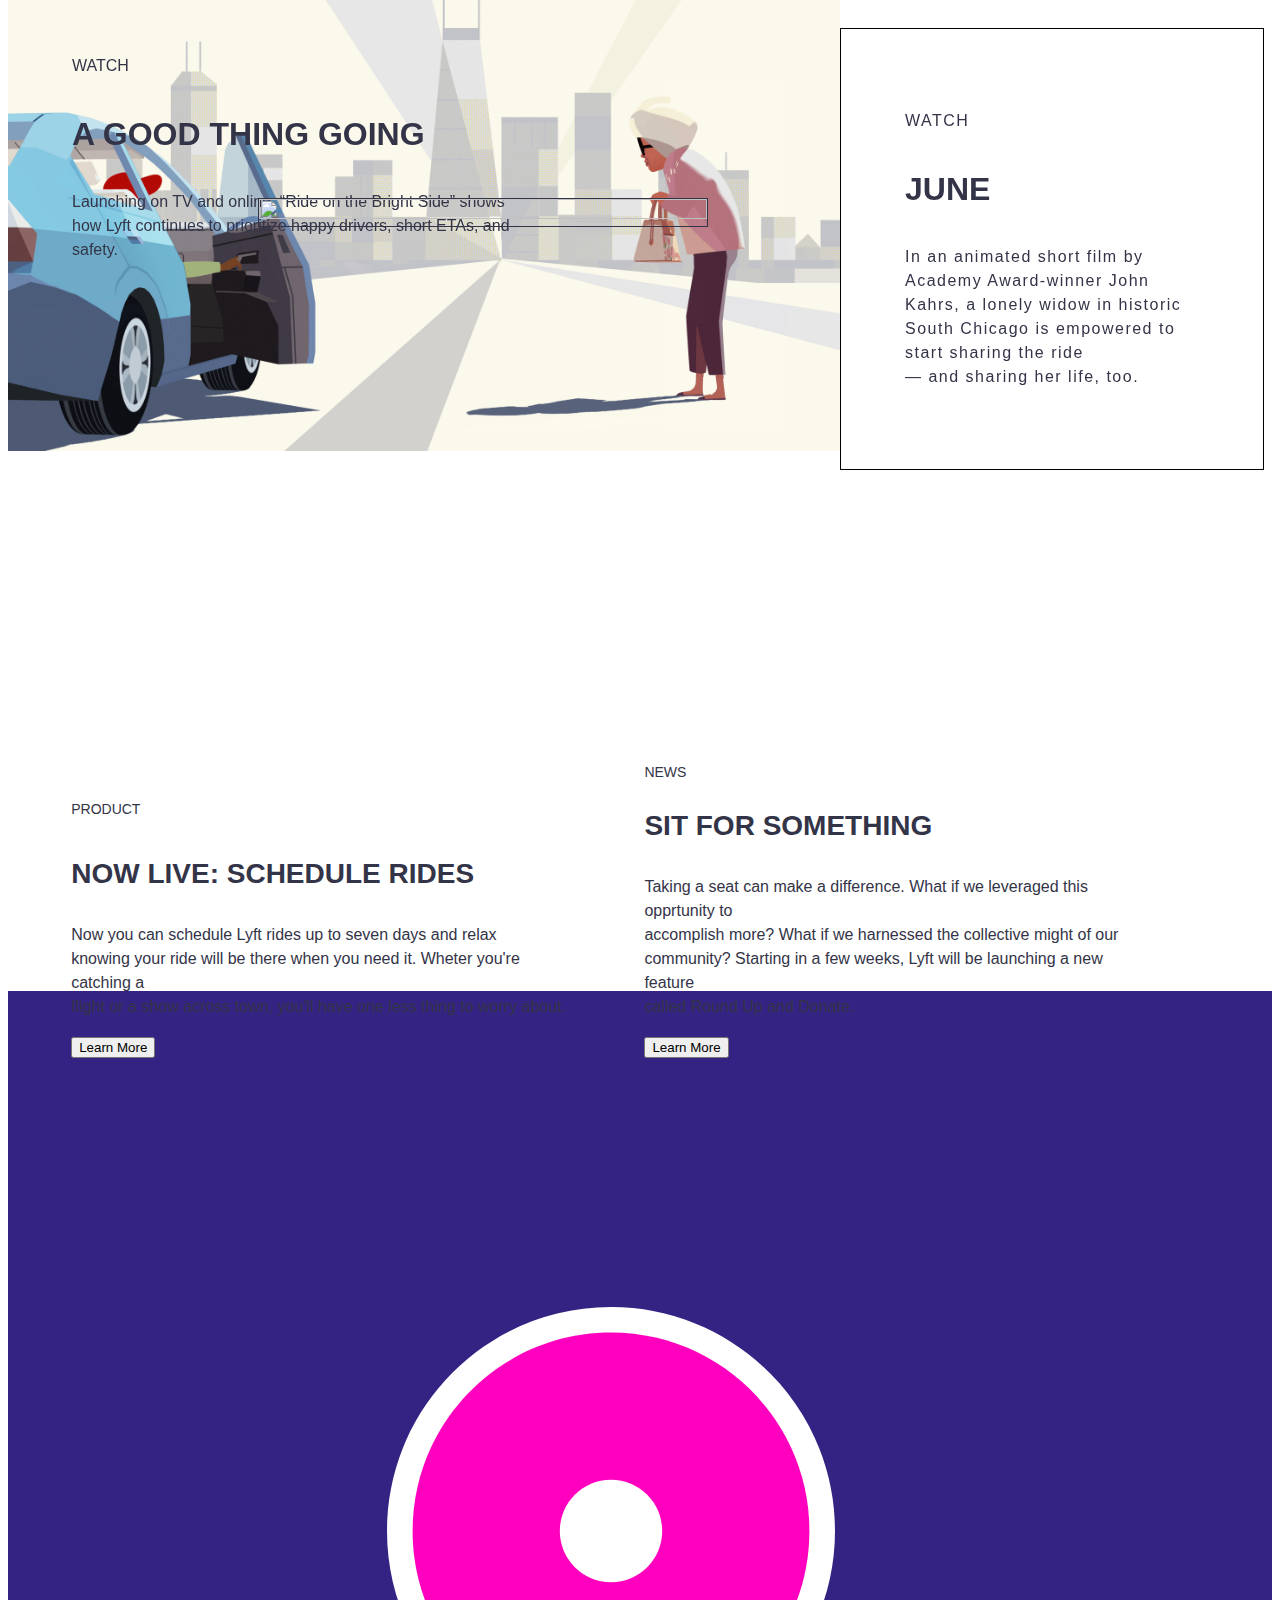
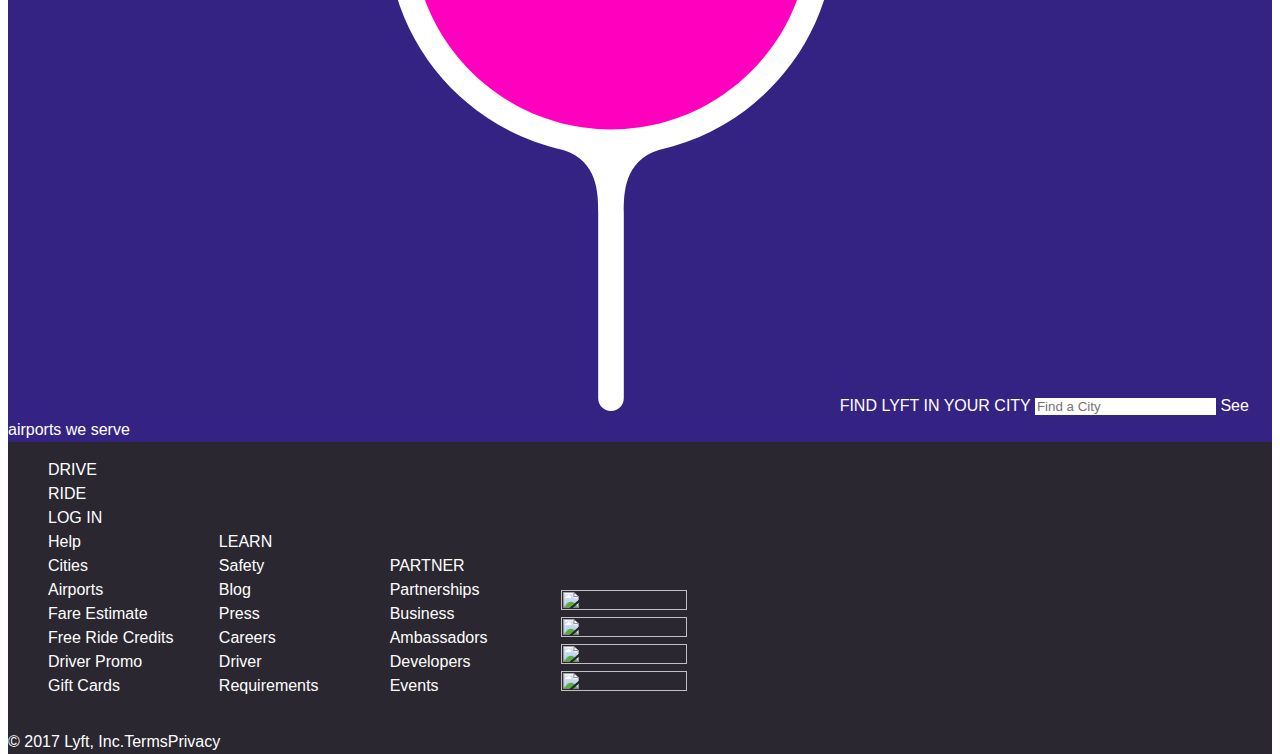
==== commit 8bb75c30: "Merge pull request #16 from gabyx08/rama" ====
--- a/index.html
+++ b/index.html
@@ -79,15 +79,15 @@
       </div>
     </section>
     <section id="gaby">
-      <div class="textoVideo inline-bck">
+      <div class="textoVideo1 inline-bck">
           <p class="espaciado">WATCH</p>
           <h3>AMPLIFY YOUR RIDE </h3>
           <p class="espaciado">Lyft’s new emblem, Amp, is the secret to smooth pickups.
                Lighting up dashboards nationwide, the device makes it easy for passengers and drivers to find each other.</p>
        </div>
        <div id="primerVideo" class="video inline-bck">
-           <img id="imagenVideo1" src="img/imgVideo1.png" alt="">
-          <iframe id="video1" width="100% " height="550" src="https://www.youtube.com/embed/fLSmUWOYpKw?autoplay=1" frameborder="0" allowfullscreen></iframe>
+           <img id="imagenVideo1" src="assets/img/imgVideo1.png">
+          <iframe id="video1" width="100% " height="500" src="https://www.youtube.com/embed/fLSmUWOYpKw" frameborder="0" allowfullscreen></iframe>
       </div>
     </section>
 
--- a/assets/css/estilos.css
+++ b/assets/css/estilos.css
@@ -156,11 +156,8 @@
   margin-top: 25%;
   margin-left: 30%;
   width: 28rem;
-
-
-#primerVideo{
-  left: 75%;
-  }
+ }
+
 header{
 	width: 100%;
 	height: 20%;
@@ -169,7 +166,6 @@
 	padding-bottom: 2%;
 	border-color: #d8dce6;
 	position: fixed;
-	background-color: #333447;
 }
 li{
 	list-style: none;
@@ -215,6 +211,27 @@
 	font-size: 22px;
 
 }
+#video1{
+  display: none;
+}
+.video{
+  position: relative;
+  width: 69%;
+
+
+}
+.textoVideo1{
+  position: relative;
+  width: 30%;
+
+}
+#imagenVideo1{
+  width: 100%;
+}
+
+.limpar{
+  clear: right;
+}
 a{
   text-decoration: none;
 
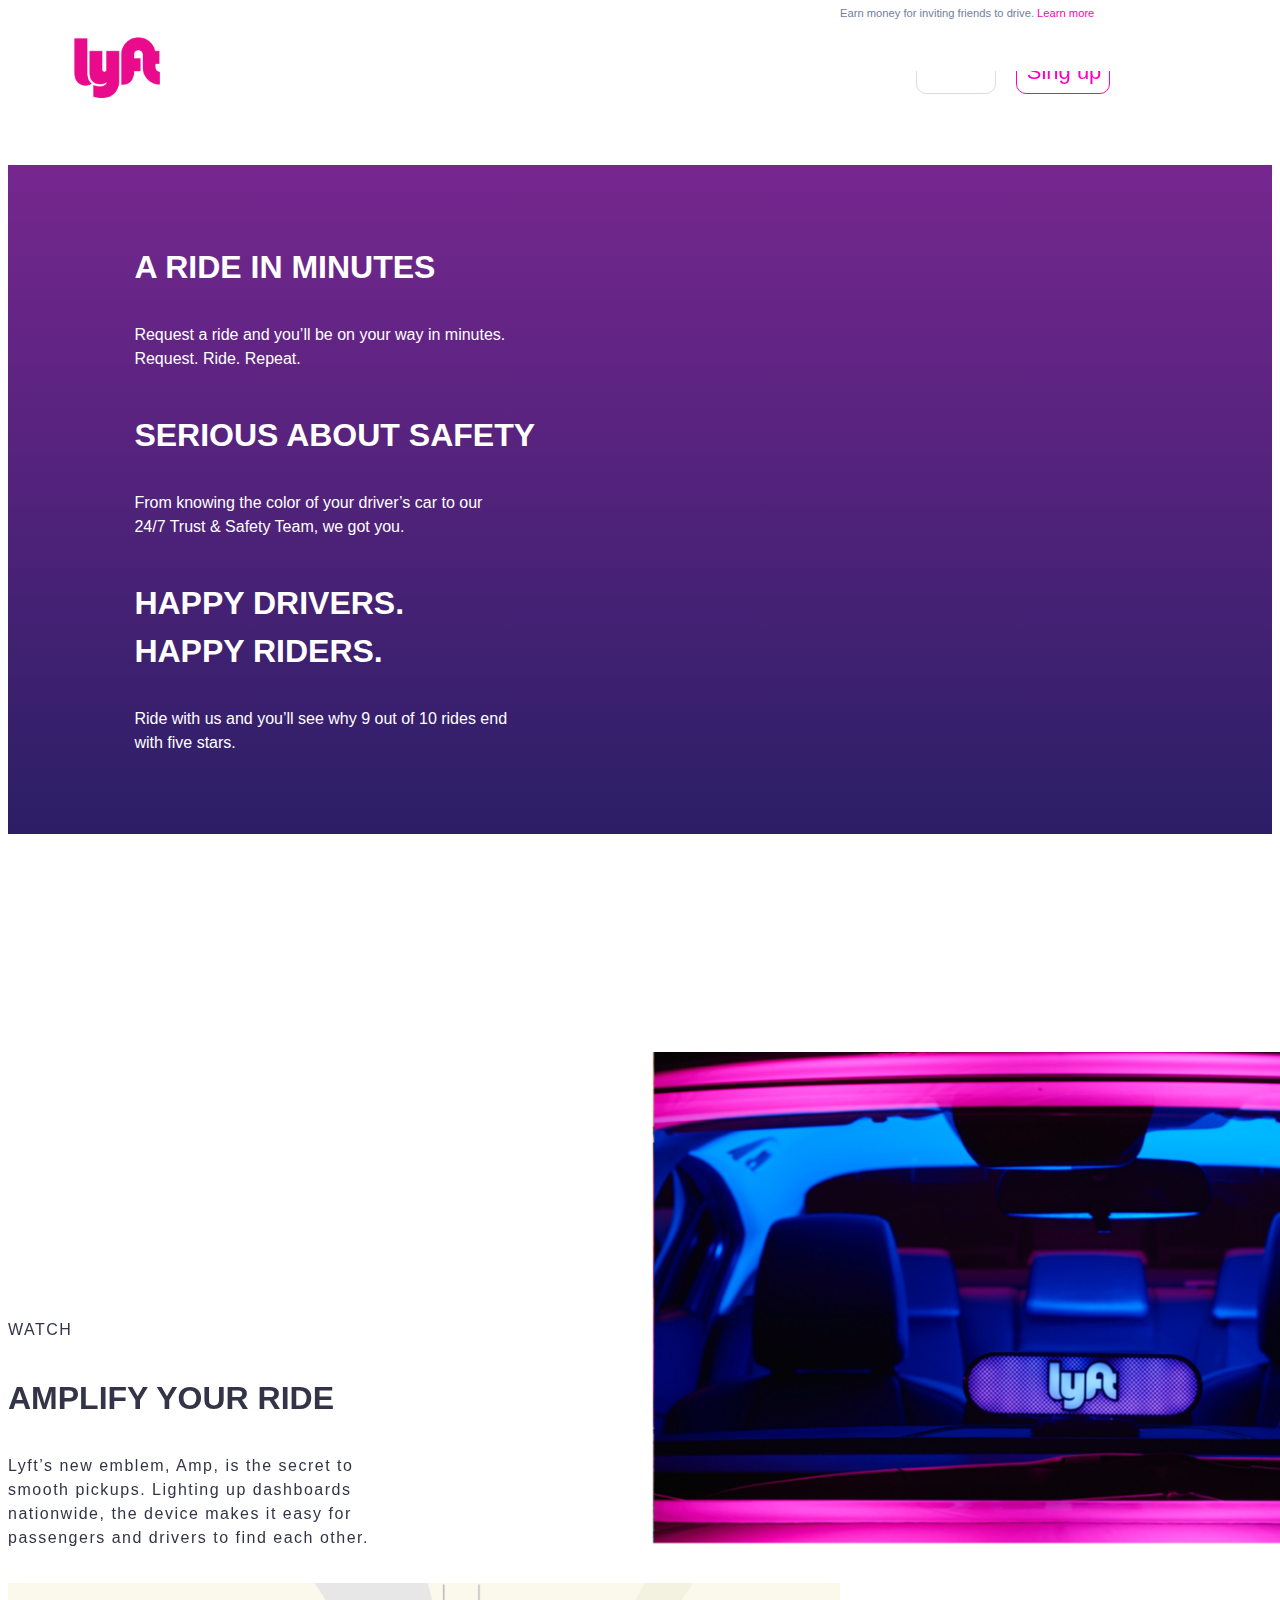
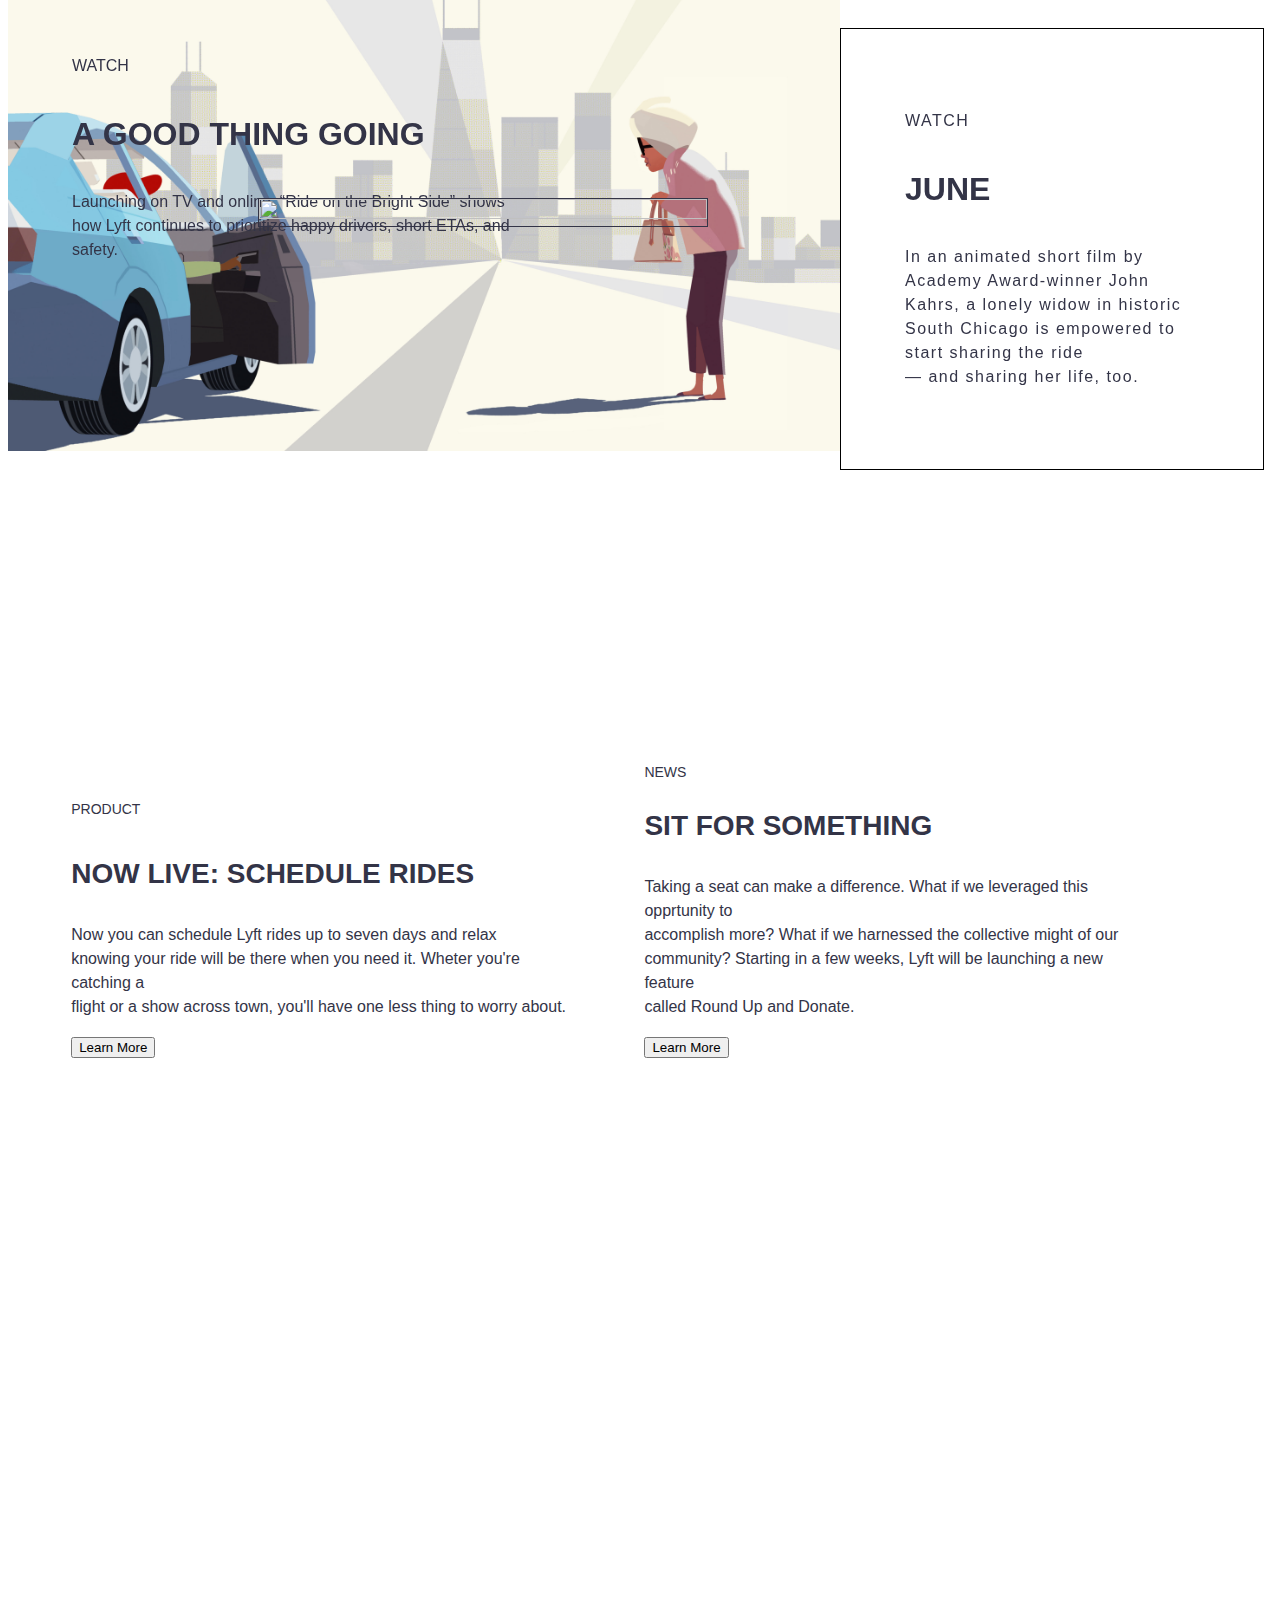
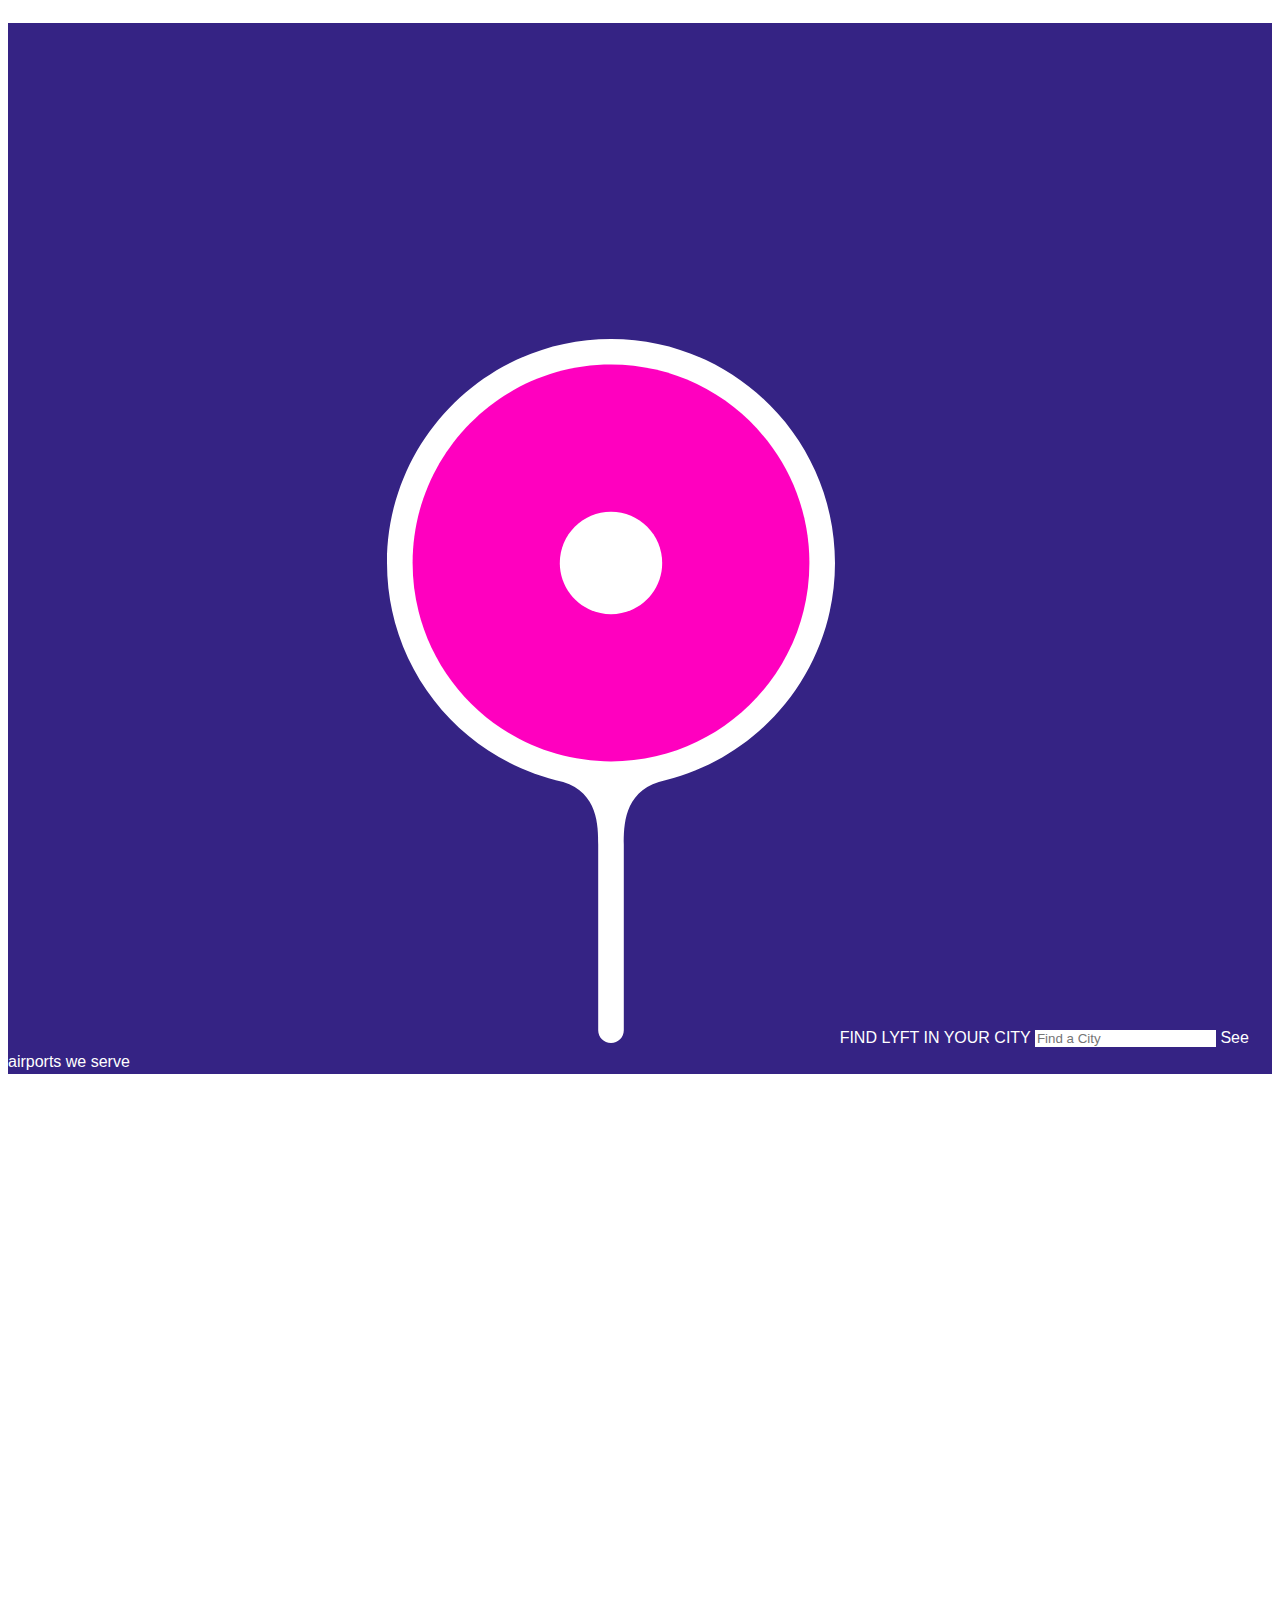
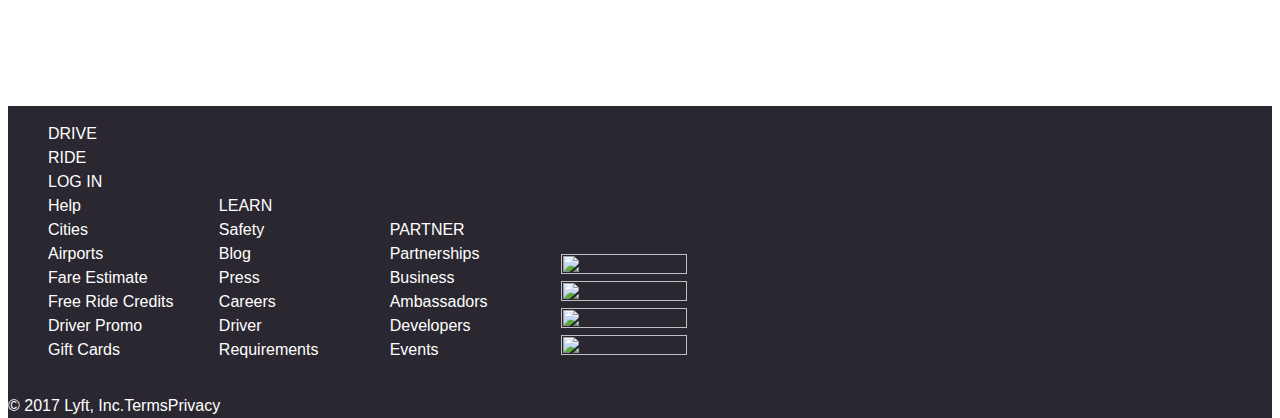
==== commit 59d887db: "Update index.html" ====
--- a/index.html
+++ b/index.html
@@ -120,7 +120,7 @@
       <div class="videoDiv">
        <div id="tercerVideo" class="">
          <img id= "imagensenor" height="100%" width="100%" src="señorextraño.png" style="cursor: pointer;" border="1"/></div>
-         <iframe id="video3" width="760" height="515" src="https://www.youtube.com/embed/xj2VWLV0xCU?autoplay=1" frameborder="0" allowfullscreen></iframe>
+         <iframe id="video3" width="760" height="515" src="https://www.youtube.com/embed/xj2VWLV0xCU" frameborder="0" allowfullscreen></iframe>
       </div>
     </section>
 
--- a/assets/css/estilos.css
+++ b/assets/css/estilos.css
@@ -277,3 +277,6 @@
   border-width: 0;
 
 }
+#alexis{
+	margin-top:50%
+}	
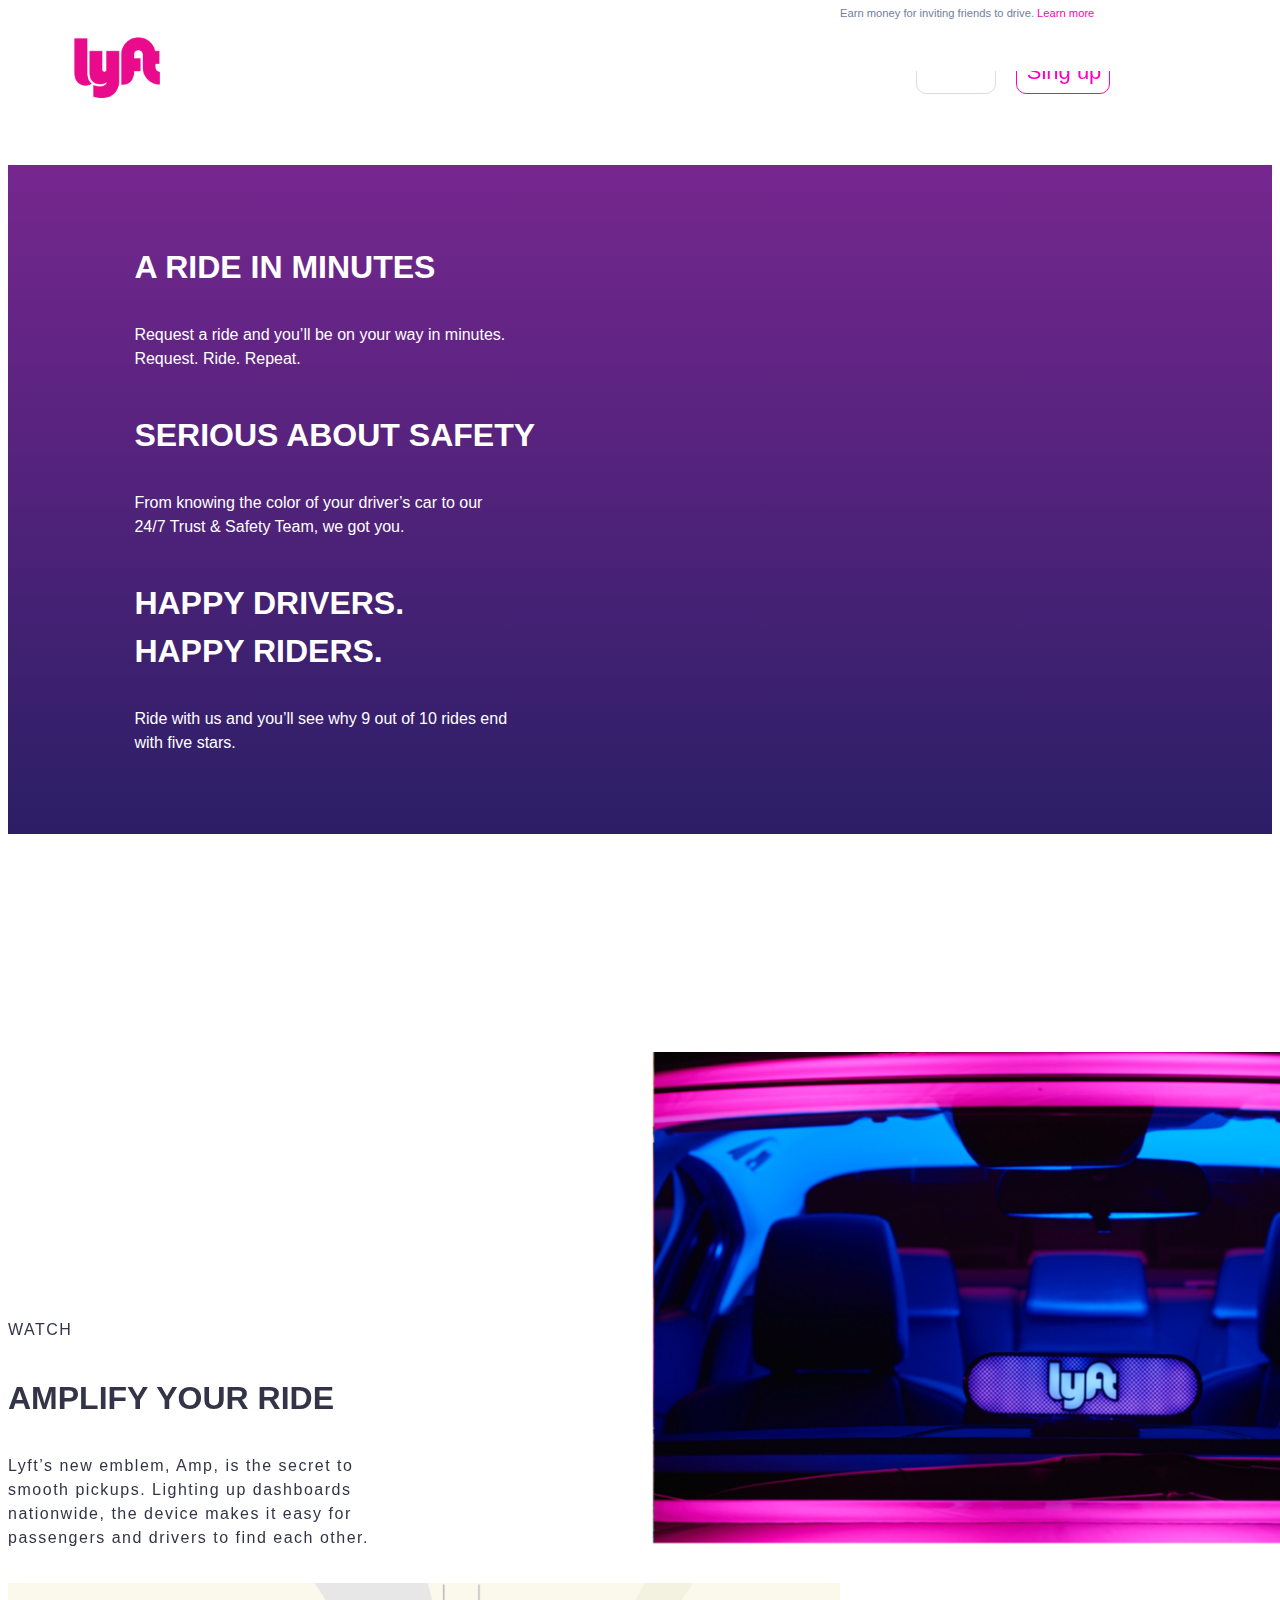
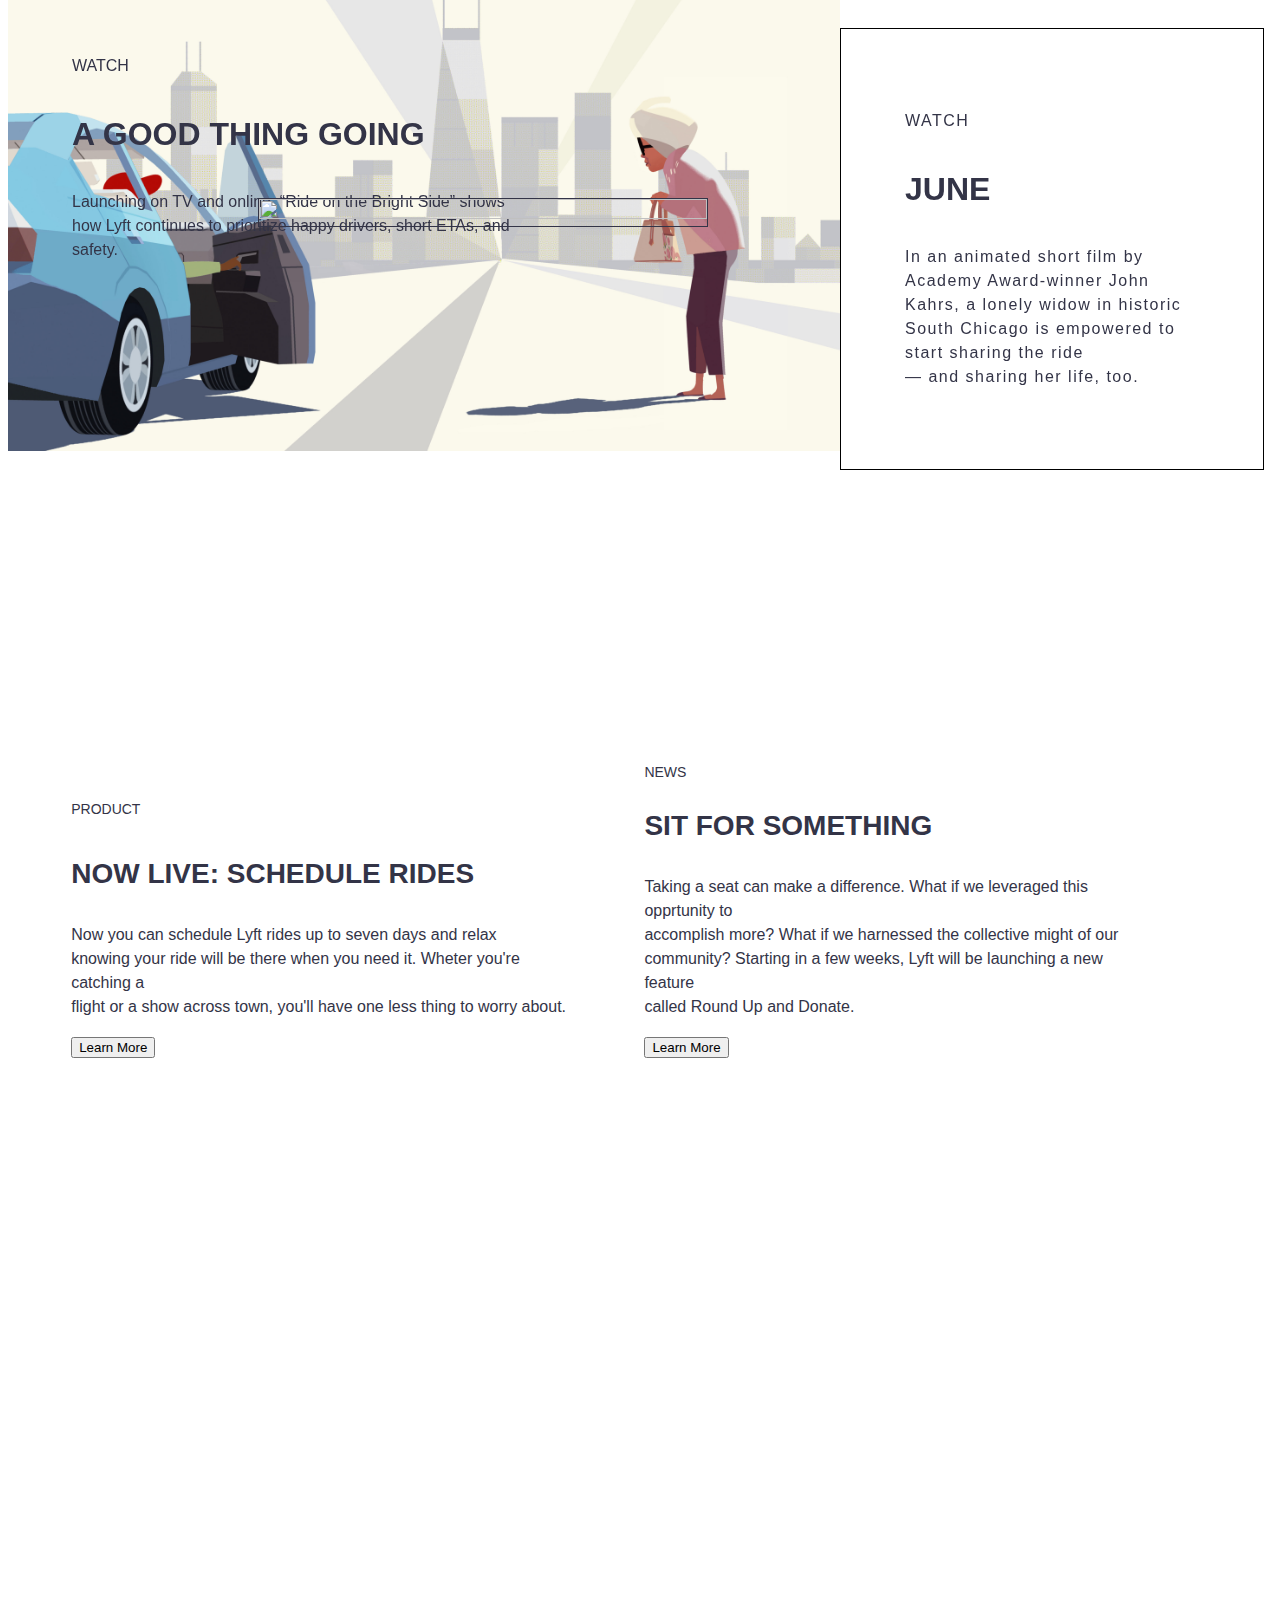
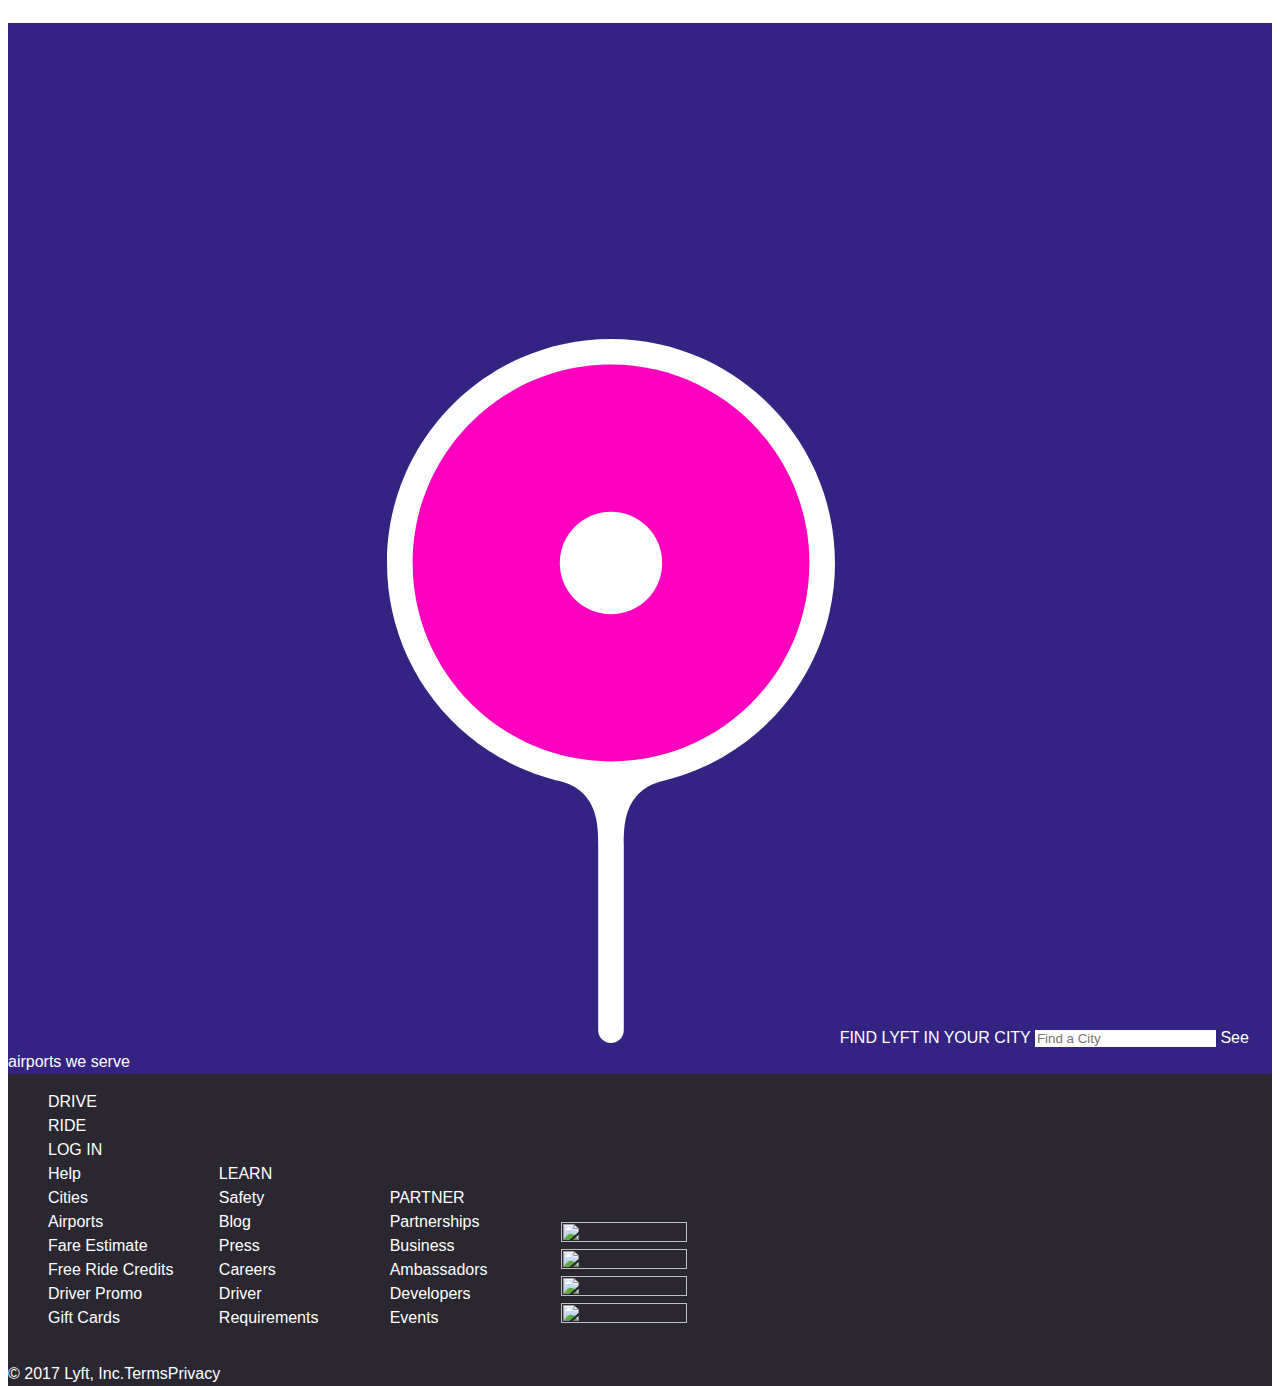
==== commit 0d48d1c0: "Update index.html" ====
--- a/index.html
+++ b/index.html
@@ -154,7 +154,7 @@
       </div>
 
     </section>
-    <footer id="alexis" class="footerback">
+    <footer  class="footerback">
       <section>
       <div>
 
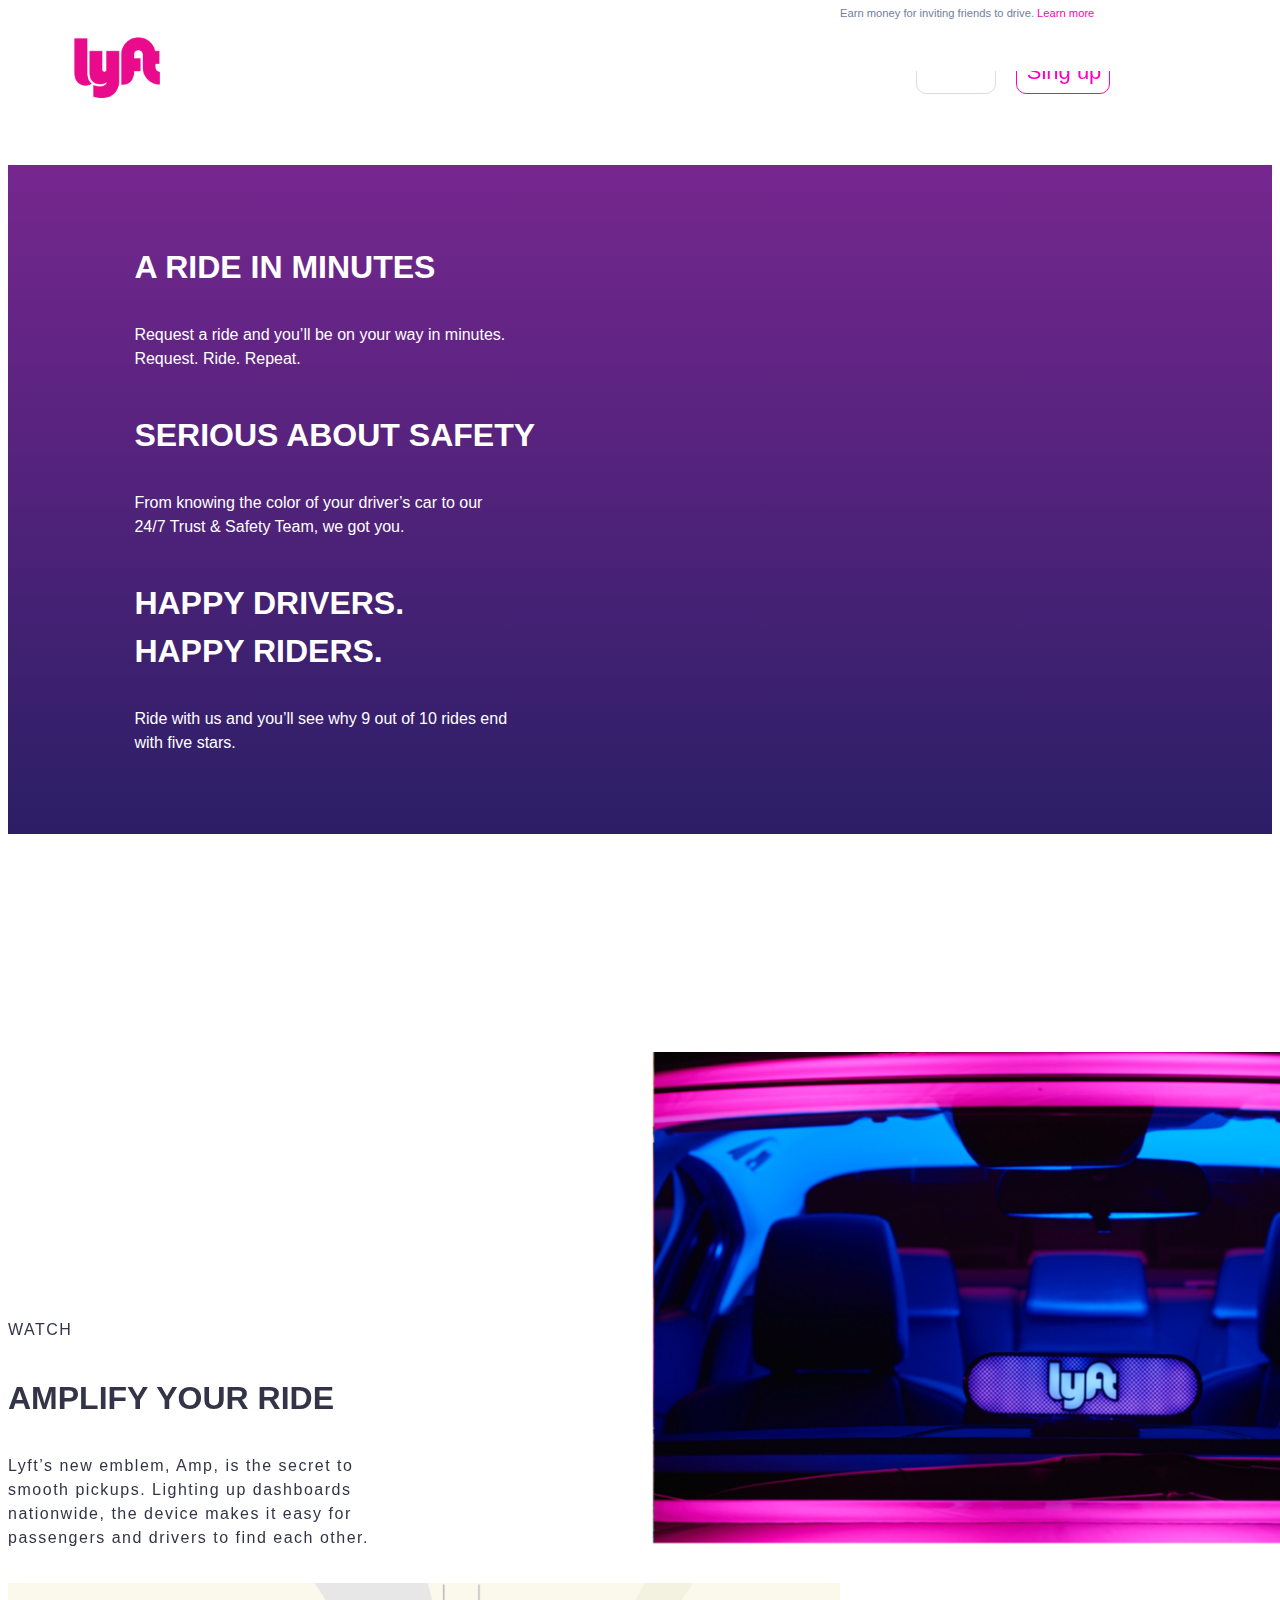
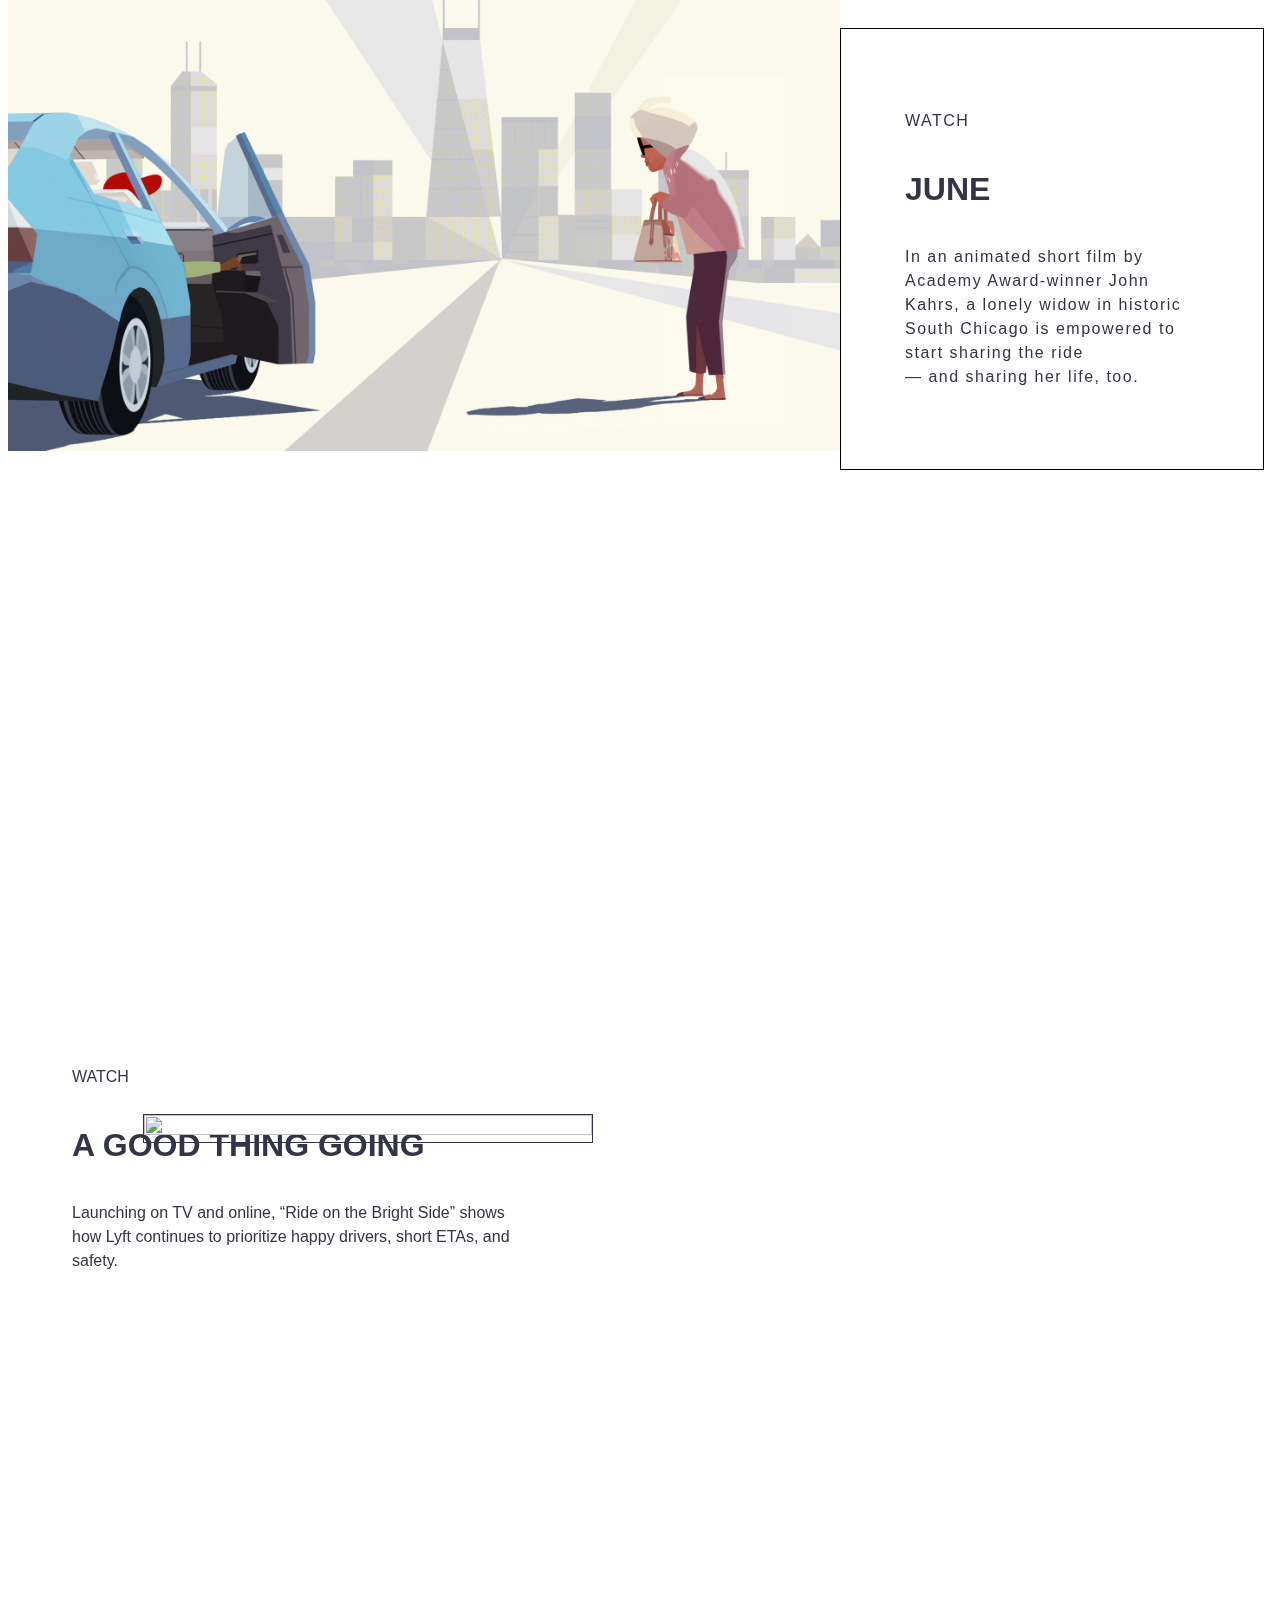
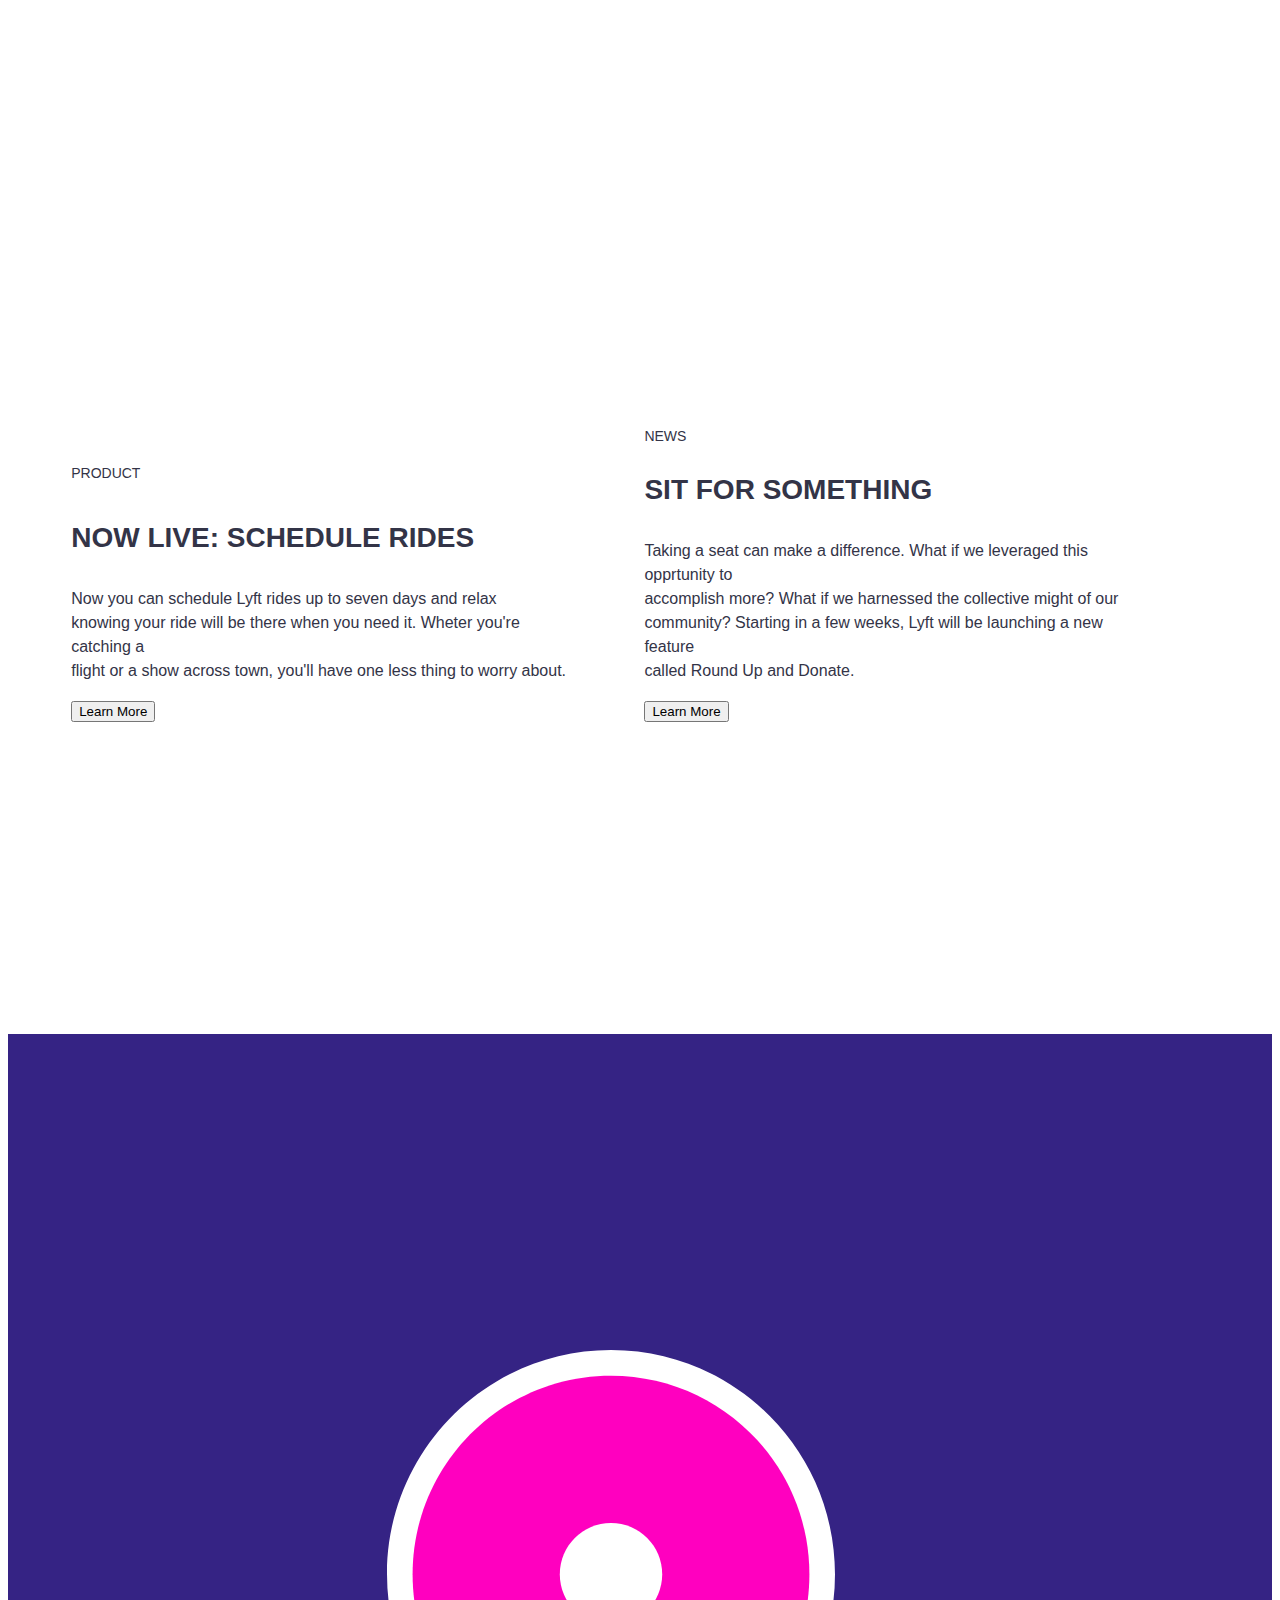
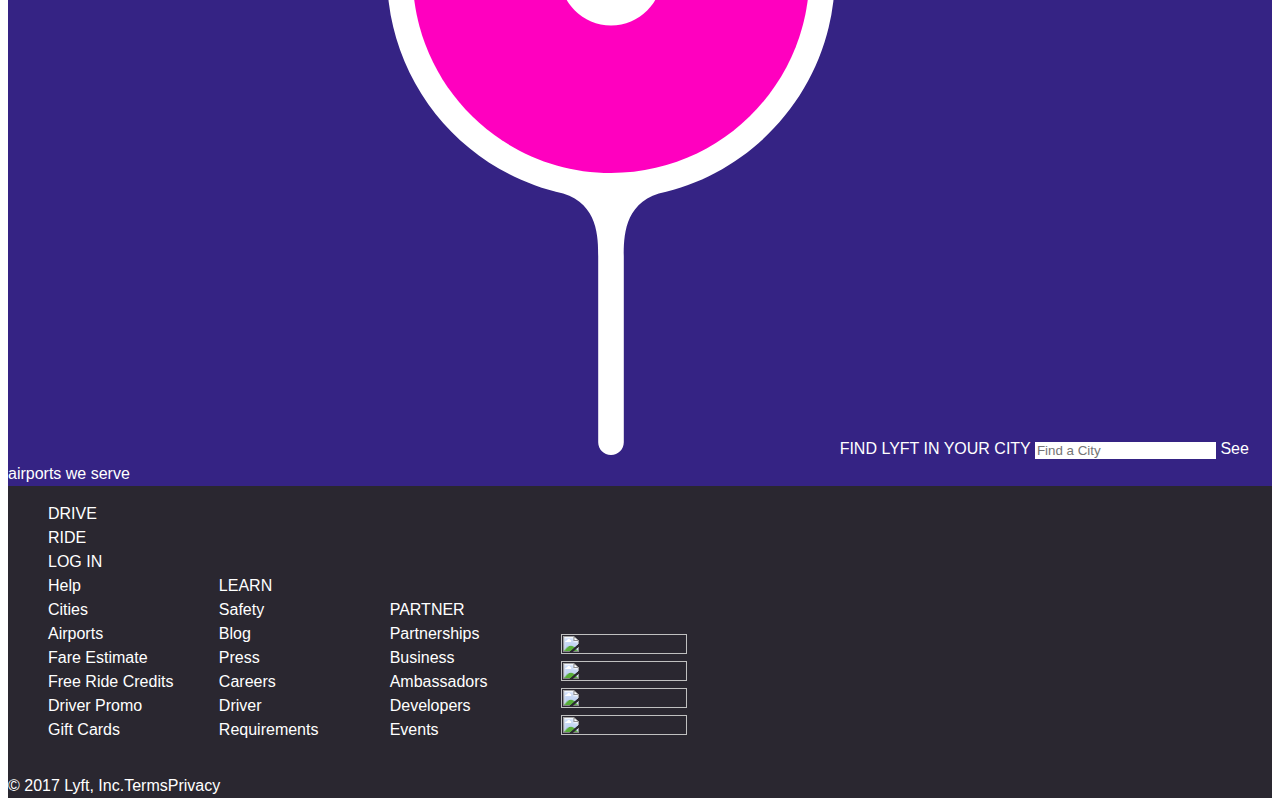
==== commit 9315e574: "Update index.html" ====
--- a/index.html
+++ b/index.html
@@ -112,13 +112,13 @@
 
     </section>
     <section id="monse">
-      <div class="textoVideo">WATCH
+      <div class="textoVideo inline-bck ">WATCH
         <h3>A GOOD THING GOING</h3>
         <p>Launching on TV and online, “Ride on the Bright Side” shows how Lyft continues to prioritize happy drivers, short ETAs, and safety.</p>
       </div>
 
       <div class="videoDiv">
-       <div id="tercerVideo" class="">
+       <div id="tercerVideo" class="inline-bck ">
          <img id= "imagensenor" height="100%" width="100%" src="señorextraño.png" style="cursor: pointer;" border="1"/></div>
          <iframe id="video3" width="760" height="515" src="https://www.youtube.com/embed/xj2VWLV0xCU" frameborder="0" allowfullscreen></iframe>
       </div>
--- a/assets/css/estilos.css
+++ b/assets/css/estilos.css
@@ -19,7 +19,7 @@
 }
 
 #macky {
-  margin-top:60%;
+  margin-top:160%;
   width: 100%;
   height: 27%;
 }
@@ -278,5 +278,8 @@
 
 }
 #alexis{
-	margin-top:50%
-}	
+	margin-top:30%;
+}
+#monse {
+     margin-top:80%;
+}	     
